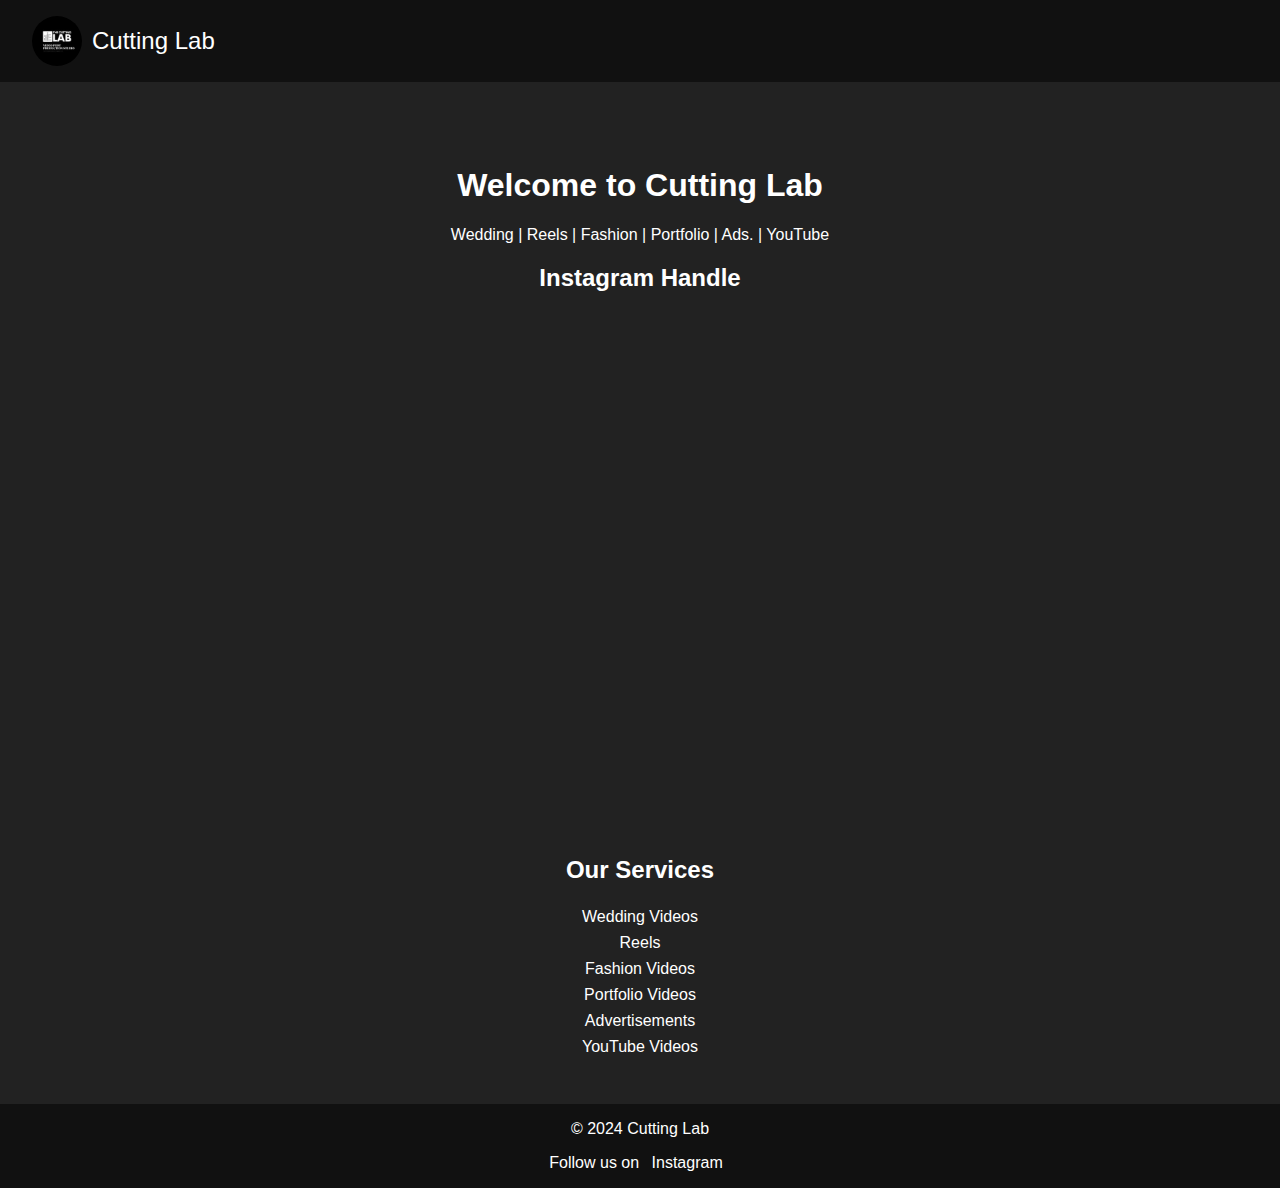
==== index.html @ a8293172 "Add files via upload" ====
<!DOCTYPE html>
<html lang="en">
<head>
    <meta charset="UTF-8">
    <meta name="viewport" content="width=device-width, initial-scale=1.0">
    <title>Cutting Lab - Video Post-Production Studio</title>
    <link href="https://cdn.jsdelivr.net/npm/bootstrap@5.0.2/dist/css/bootstrap.min.css" rel="stylesheet" integrity="sha384-EVSTQN3/azprG1Anm3QDgpJLIm9Nao0Yz1ztcQTwFspd3yD65VohhpuuCOmLASjC" crossorigin="anonymous">
    <style>
        body {
            font-family: Arial, sans-serif;
    
            color: #fff;
            margin: 0;
            padding: 0;
        }

        header {
            display: flex;
            justify-content: space-between;
            align-items: center;
            padding: 1em 2em;
            background-color: #111;
        }

        .logo {
            display: flex;
            align-items: center;
        }

        .logo img {
            width: 50px;
            height: 50px;
            border-radius: 50%;
            margin-right: 10px;
        }

        .logo span {
            font-size: 1.5em;
        }

        nav ul {
            list-style: none;
            display: flex;
            margin: 0;
            padding: 0;
        }

        nav ul li {
            margin-left: 1em;
        }

        nav ul li a {
            color: #fff;
            text-decoration: none;
            font-size: 1em;
            transition: color 0.3s;
        }

        nav ul li a:hover {
            color: #ccc;
        }

        #hero {
            text-align: center;
            padding: 4em 1em;
            background-color: #222;
        }

        #services {
            padding: 2em 1em;
            background-color: #222;
            text-align: center;
        }

        #services h2 {
            margin-bottom: 1em;
        }

        #services ul {
            list-style: none;
            padding: 0;
        }

        #services ul li {
            margin: 0.5em 0;
        }

        .gallery {
            display: flex;
            justify-content: center;
            flex-wrap: wrap;
            margin-top: 2em;
        }

        .gallery iframe {
            width: auto;
            height: 400px;
            margin: 0.5em;
            border: none;
        }

        footer {
            text-align: center;
            padding: 1em;
            background-color: #111;
        }

        footer p {
            margin: 0;
        }

        .social-media {
            margin-top: 1em;
        }

        .social-media a {
            color: #fff;
            text-decoration: none;
            margin: 0 0.5em;
        }

        .social-media a:hover {
            text-decoration: underline;
        }

        .nav-items .fa-bars{
    display: none;
    float: right;
    color: white;
    outline: none;
}

nav{
    display: flex;
    justify-content: space-between;
    align-items: center;
    padding: 50px;
    position: absolute;
    top: 0;
    left: 0;
    right: 0;
    z-index: 1;
}



.nav-items .menu{
    display: flex;
    column-gap: 28px;
    margin-bottom: 0px;
    
}

.nav-items .menu a{
    color: var(--secondary-text-color);
    font-size: 20px;
    font-weight: 500;
    transition: all ease 300ms;
    outline: none;
}

.nav-items .menu a:hover{
    color: var(--primary-color);
}

/* navbar responsive */


    .nav-items .fa-bars{
        display: block;
    }

    .nav-items .menu{
        display: block;
        position: absolute;
        left: 32%;
        right: 30px;
        top: 110px;
        text-align: right;
        padding: 1.2rem;
        border-radius: 30px;
        display: none;
        transition: all ease-in 500ms;
        
    }
    .nav-items .menu.show{
        display: block;
        
    }
    .nav-items .menu li{
        margin-bottom: 5px;
    }


    </style>
</head>
<body>
    <header>
        <div class="logo">
            <img src="435370256_961670795449173_5031858058278896055_n.jpg" alt="Cutting Lab Logo">
            <span>Cutting Lab</span>
        </div>
        <div class="nav-items">
            <i class="fa-solid fa-bars"></i>
              <ul class="menu">
                <li class="item-1"><a href="#services">Services</a></li>
                <li class="item-2"><a href="#previous-works">Previous Works</a></li>
                <li class="item-3"><a href="contact.html">Contact</a></li>
              </ul>
          </div>
      </nav>
    </header>
    
    <section id="hero">
        <h1>Welcome to Cutting Lab</h1>
        <p>Wedding | Reels | Fashion | Portfolio | Ads. | YouTube</p>
        <section id="previous-works">
            <h2>Instagram Handle</h2>
            <div class="gallery">
                <iframe src="https://www.instagram.com/the_cuttingl_ab/embed" frameborder="0" allowfullscreen></iframe>
            </div>
        </section>
    </section>

    <section id="services">
        <h2>Our Services</h2>
        <ul>
            <li>Wedding Videos</li>
            <li>Reels</li>
            <li>Fashion Videos</li>
            <li>Portfolio Videos</li>
            <li>Advertisements</li>
            <li>YouTube Videos</li>
        </ul>
    </section>

    <footer>
        <p>&copy; 2024 Cutting Lab</p>
        <div class="social-media">
            <p>Follow us on <a href="https://www.instagram.com/the_cuttingl_ab/" target="_blank">Instagram</a></p>
        </div>
    </footer>

    <script src="scripts.js"></script>
</body>
<script>
// mobile menu

let barsIcn=document.querySelector('.fa-bars')
let Menu = document.querySelector('.nav-items .menu')

barsIcn.addEventListener('click',function(){
    Menu.classList.toggle('show')
})

    </script>
</html>
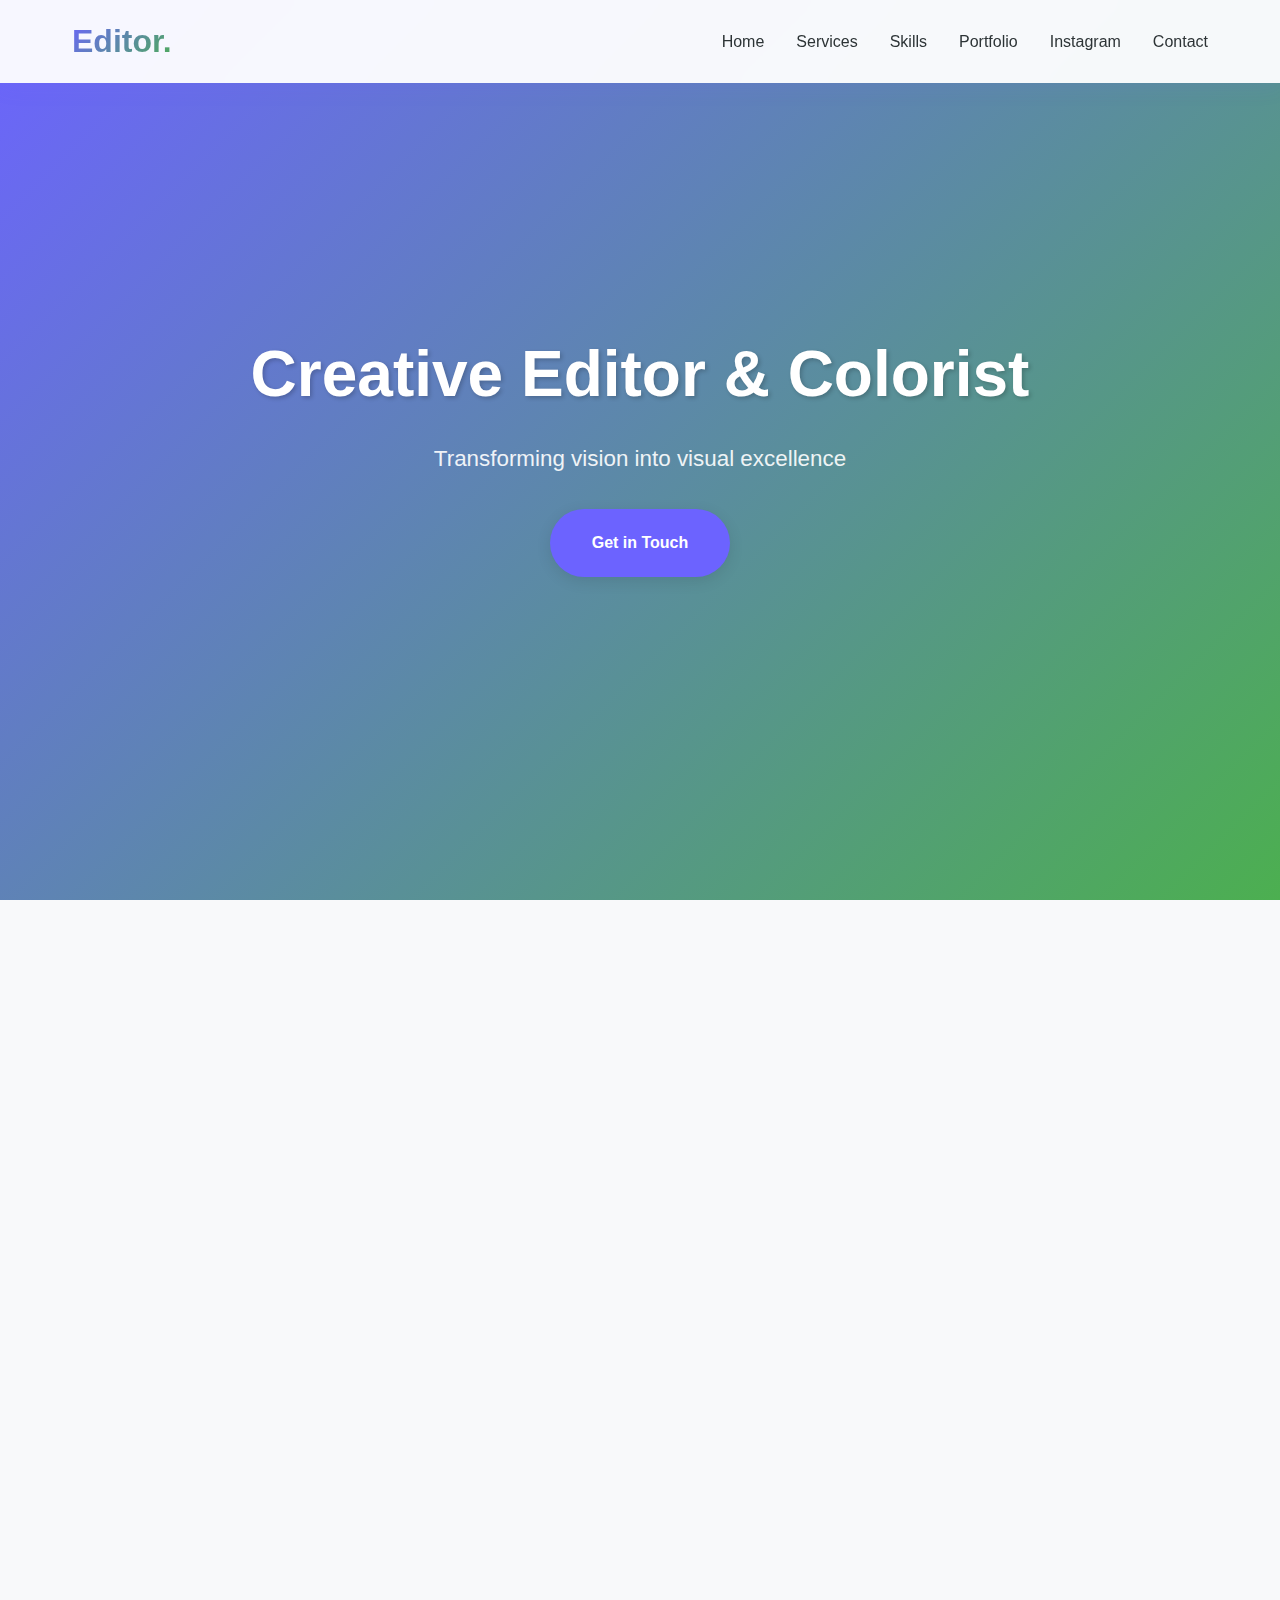
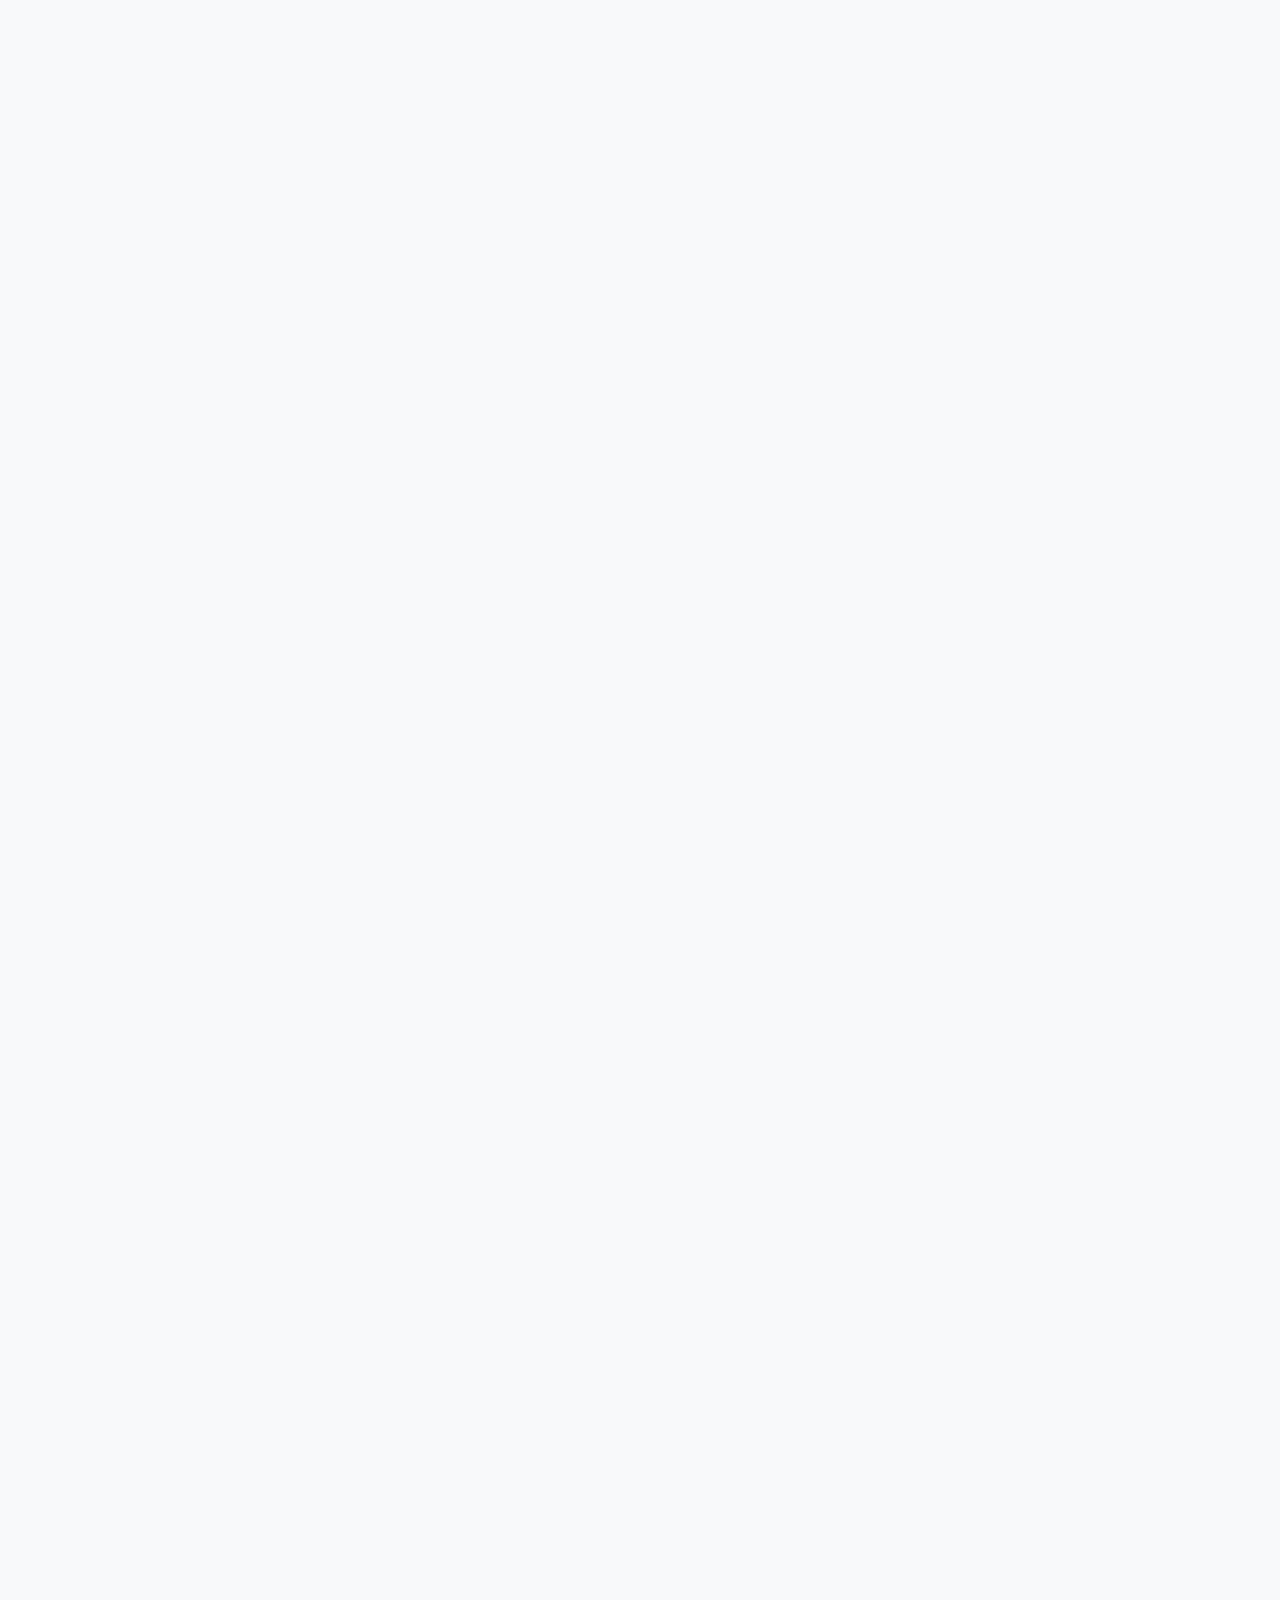
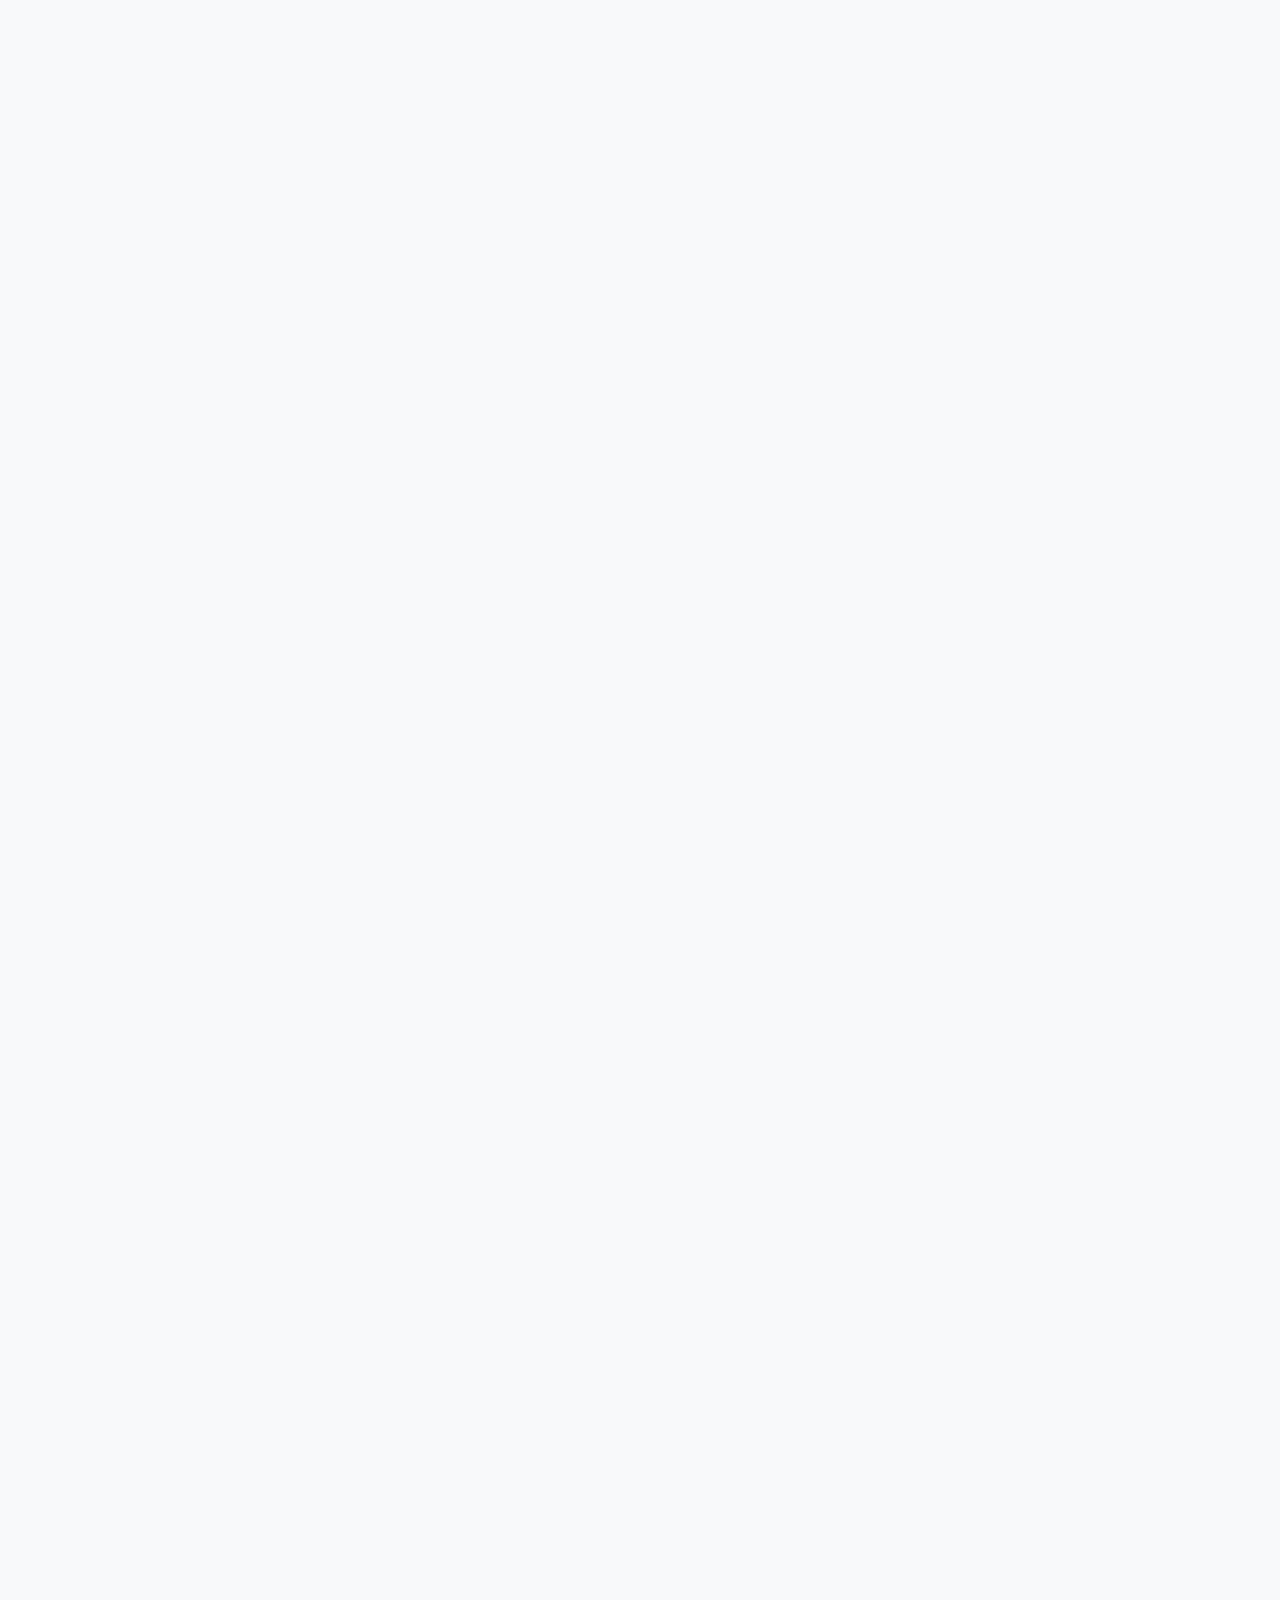
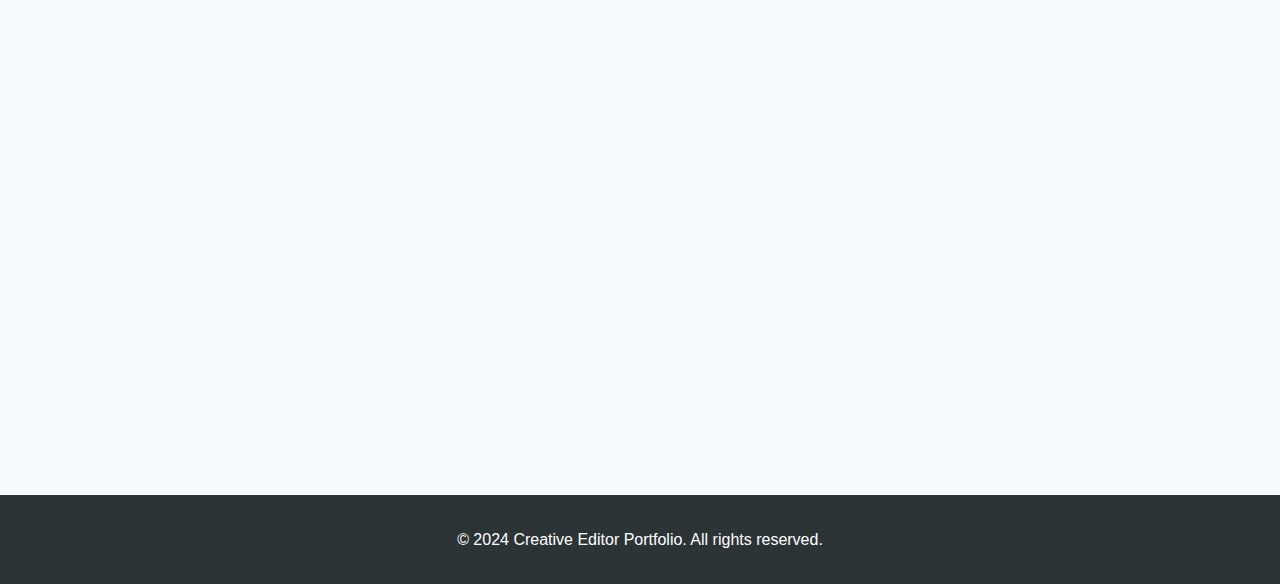
==== commit efb2d470: "Add files via upload" ====
--- a/index.html
+++ b/index.html
@@ -1,257 +1,189 @@
-<!DOCTYPE html>
-<html lang="en">
-<head>
-    <meta charset="UTF-8">
-    <meta name="viewport" content="width=device-width, initial-scale=1.0">
-    <title>Cutting Lab - Video Post-Production Studio</title>
-    <link href="https://cdn.jsdelivr.net/npm/bootstrap@5.0.2/dist/css/bootstrap.min.css" rel="stylesheet" integrity="sha384-EVSTQN3/azprG1Anm3QDgpJLIm9Nao0Yz1ztcQTwFspd3yD65VohhpuuCOmLASjC" crossorigin="anonymous">
-    <style>
-        body {
-            font-family: Arial, sans-serif;
-    
-            color: #fff;
-            margin: 0;
-            padding: 0;
-        }
-
-        header {
-            display: flex;
-            justify-content: space-between;
-            align-items: center;
-            padding: 1em 2em;
-            background-color: #111;
-        }
-
-        .logo {
-            display: flex;
-            align-items: center;
-        }
-
-        .logo img {
-            width: 50px;
-            height: 50px;
-            border-radius: 50%;
-            margin-right: 10px;
-        }
-
-        .logo span {
-            font-size: 1.5em;
-        }
-
-        nav ul {
-            list-style: none;
-            display: flex;
-            margin: 0;
-            padding: 0;
-        }
-
-        nav ul li {
-            margin-left: 1em;
-        }
-
-        nav ul li a {
-            color: #fff;
-            text-decoration: none;
-            font-size: 1em;
-            transition: color 0.3s;
-        }
-
-        nav ul li a:hover {
-            color: #ccc;
-        }
-
-        #hero {
-            text-align: center;
-            padding: 4em 1em;
-            background-color: #222;
-        }
-
-        #services {
-            padding: 2em 1em;
-            background-color: #222;
-            text-align: center;
-        }
-
-        #services h2 {
-            margin-bottom: 1em;
-        }
-
-        #services ul {
-            list-style: none;
-            padding: 0;
-        }
-
-        #services ul li {
-            margin: 0.5em 0;
-        }
-
-        .gallery {
-            display: flex;
-            justify-content: center;
-            flex-wrap: wrap;
-            margin-top: 2em;
-        }
-
-        .gallery iframe {
-            width: auto;
-            height: 400px;
-            margin: 0.5em;
-            border: none;
-        }
-
-        footer {
-            text-align: center;
-            padding: 1em;
-            background-color: #111;
-        }
-
-        footer p {
-            margin: 0;
-        }
-
-        .social-media {
-            margin-top: 1em;
-        }
-
-        .social-media a {
-            color: #fff;
-            text-decoration: none;
-            margin: 0 0.5em;
-        }
-
-        .social-media a:hover {
-            text-decoration: underline;
-        }
-
-        .nav-items .fa-bars{
-    display: none;
-    float: right;
-    color: white;
-    outline: none;
-}
-
-nav{
-    display: flex;
-    justify-content: space-between;
-    align-items: center;
-    padding: 50px;
-    position: absolute;
-    top: 0;
-    left: 0;
-    right: 0;
-    z-index: 1;
-}
-
-
-
-.nav-items .menu{
-    display: flex;
-    column-gap: 28px;
-    margin-bottom: 0px;
-    
-}
-
-.nav-items .menu a{
-    color: var(--secondary-text-color);
-    font-size: 20px;
-    font-weight: 500;
-    transition: all ease 300ms;
-    outline: none;
-}
-
-.nav-items .menu a:hover{
-    color: var(--primary-color);
-}
-
-/* navbar responsive */
-
-
-    .nav-items .fa-bars{
-        display: block;
-    }
-
-    .nav-items .menu{
-        display: block;
-        position: absolute;
-        left: 32%;
-        right: 30px;
-        top: 110px;
-        text-align: right;
-        padding: 1.2rem;
-        border-radius: 30px;
-        display: none;
-        transition: all ease-in 500ms;
-        
-    }
-    .nav-items .menu.show{
-        display: block;
-        
-    }
-    .nav-items .menu li{
-        margin-bottom: 5px;
-    }
-
-
-    </style>
-</head>
-<body>
-    <header>
-        <div class="logo">
-            <img src="435370256_961670795449173_5031858058278896055_n.jpg" alt="Cutting Lab Logo">
-            <span>Cutting Lab</span>
-        </div>
-        <div class="nav-items">
-            <i class="fa-solid fa-bars"></i>
-              <ul class="menu">
-                <li class="item-1"><a href="#services">Services</a></li>
-                <li class="item-2"><a href="#previous-works">Previous Works</a></li>
-                <li class="item-3"><a href="contact.html">Contact</a></li>
-              </ul>
-          </div>
-      </nav>
-    </header>
-    
-    <section id="hero">
-        <h1>Welcome to Cutting Lab</h1>
-        <p>Wedding | Reels | Fashion | Portfolio | Ads. | YouTube</p>
-        <section id="previous-works">
-            <h2>Instagram Handle</h2>
-            <div class="gallery">
-                <iframe src="https://www.instagram.com/the_cuttingl_ab/embed" frameborder="0" allowfullscreen></iframe>
-            </div>
-        </section>
-    </section>
-
-    <section id="services">
-        <h2>Our Services</h2>
-        <ul>
-            <li>Wedding Videos</li>
-            <li>Reels</li>
-            <li>Fashion Videos</li>
-            <li>Portfolio Videos</li>
-            <li>Advertisements</li>
-            <li>YouTube Videos</li>
-        </ul>
-    </section>
-
-    <footer>
-        <p>&copy; 2024 Cutting Lab</p>
-        <div class="social-media">
-            <p>Follow us on <a href="https://www.instagram.com/the_cuttingl_ab/" target="_blank">Instagram</a></p>
-        </div>
-    </footer>
-
-    <script src="scripts.js"></script>
-</body>
-<script>
-// mobile menu
-
-let barsIcn=document.querySelector('.fa-bars')
-let Menu = document.querySelector('.nav-items .menu')
-
-barsIcn.addEventListener('click',function(){
-    Menu.classList.toggle('show')
-})
-
-    </script>
-</html>
+<!DOCTYPE html>
+<html lang="en">
+<head>
+    <meta charset="UTF-8">
+    <meta name="viewport" content="width=device-width, initial-scale=1.0">
+    <title>Creative Editor Portfolio</title>
+    <link rel="stylesheet" href="style.css">
+    <link rel="stylesheet" href="https://cdnjs.cloudflare.com/ajax/libs/font-awesome/6.0.0/css/all.min.css">
+</head>
+<body>
+    <nav>
+        <div class="nav-content">
+            <div class="logo">Editor<span>.</span></div>
+            <ul class="nav-links">
+                <li><a href="#home">Home</a></li>
+                <li><a href="#services">Services</a></li>
+                <li><a href="#skills">Skills</a></li>
+                <li><a href="#portfolio">Portfolio</a></li>
+                <li><a href="#instagram">Instagram</a></li>
+                <li><a href="#contact">Contact</a></li>
+            </ul>
+        </div>
+    </nav>
+
+    <section id="home" class="hero">
+        <div class="hero-content">
+            <h1 class="fade-in">Creative Editor & Colorist</h1>
+            <p class="fade-in">Transforming vision into visual excellence</p>
+            <a href="#contact" class="cta-button fade-in">Get in Touch</a>
+        </div>
+    </section>
+
+    <section id="services" class="services">
+        <h2 class="section-title">Services</h2>
+        <div class="services-grid">
+            <div class="service-card scroll-animate">
+                <i class="fas fa-film"></i>
+                <h3>Video Editing</h3>
+                <p>Professional video editing with attention to detail and storytelling. Specializing in narrative flow and pacing.</p>
+            </div>
+            <div class="service-card scroll-animate">
+                <i class="fas fa-palette"></i>
+                <h3>Color Grading</h3>
+                <p>Expert color correction and grading to enhance visual appeal and create stunning cinematic looks.</p>
+            </div>
+            <div class="service-card scroll-animate">
+                <i class="fas fa-camera"></i>
+                <h3>Post Production</h3>
+                <p>Complete post-production services including sound design, visual effects, and final delivery.</p>
+            </div>
+            <div class="service-card scroll-animate">
+                <i class="fas fa-video"></i>
+                <h3>Motion Graphics</h3>
+                <p>Creative motion graphics and animations to enhance your visual content.</p>
+            </div>
+            <div class="service-card scroll-animate">
+                <i class="fas fa-photo-video"></i>
+                <h3>Visual Effects</h3>
+                <p>Stunning VFX and compositing to bring your vision to life with cutting-edge techniques.</p>
+            </div>
+            <div class="service-card scroll-animate">
+                <i class="fas fa-music"></i>
+                <h3>Sound Design</h3>
+                <p>Professional audio mixing, sound effects, and music integration for immersive experiences.</p>
+            </div>
+        </div>
+    </section>
+
+    <section id="skills" class="skills">
+        <h2 class="section-title">Software Expertise</h2>
+        <div class="skills-grid">
+            <div class="skill-item scroll-animate">
+                <img src="https://www.adobe.com/content/dam/cc/icons/premiere.svg" alt="Premiere Pro">
+                <p>Premiere Pro</p>
+                <span>Advanced Editing</span>
+            </div>
+            <div class="skill-item scroll-animate">
+                <img src="https://www.adobe.com/content/dam/cc/icons/aftereffects.svg" alt="After Effects">
+                <p>After Effects</p>
+                <span>Motion Graphics</span>
+            </div>
+            <div class="skill-item scroll-animate">
+                <img src="https://www.adobe.com/content/dam/cc/icons/photoshop.svg" alt="Photoshop">
+                <p>Photoshop</p>
+                <span>Image Editing</span>
+            </div>
+            <div class="skill-item scroll-animate">
+                <img src="https://www.adobe.com/content/dam/cc/icons/audition.svg" alt="Audition">
+                <p>Audition</p>
+                <span>Audio Editing</span>
+            </div>
+        </div>
+    </section>
+
+    <section id="portfolio" class="portfolio">
+        <h2 class="section-title">Recent Works</h2>
+        <div class="portfolio-grid">
+            <div class="portfolio-item">
+                <img src="https://picsum.photos/400/225?random=1" alt="Project 1">
+                <div class="portfolio-overlay">
+                    <h3>Commercial Project</h3>
+                    <p>Color Grading & Post Production</p>
+                </div>
+            </div>
+            <div class="portfolio-item">
+                <img src="https://picsum.photos/400/225?random=2" alt="Project 2">
+                <div class="portfolio-overlay">
+                    <h3>Short Film</h3>
+                    <p>Video Editing & Color</p>
+                </div>
+            </div>
+            <div class="portfolio-item">
+                <img src="https://picsum.photos/400/225?random=3" alt="Project 3">
+                <div class="portfolio-overlay">
+                    <h3>Music Video</h3>
+                    <p>Full Post Production</p>
+                </div>
+            </div>
+            <div class="portfolio-item">
+                <img src="https://picsum.photos/400/225?random=4" alt="Project 4">
+                <div class="portfolio-overlay">
+                    <h3>Documentary</h3>
+                    <p>Editing & Color</p>
+                </div>
+            </div>
+        </div>
+    </section>
+
+    <section id="instagram" class="instagram-feed">
+        <h2 class="section-title">Instagram Feed</h2>
+        <div class="instagram-container">
+            <!-- Replace USERNAME with your Instagram username -->
+            <iframe src="https://www.instagram.com/_v.cutz/embed" 
+                    width="100%" 
+                    height="750" 
+                    frameborder="0" 
+                    scrolling="no" 
+                    allowtransparency="true">
+            </iframe>
+        </div>
+    </section>
+
+    <section id="contact" class="contact">
+        <h2 class="section-title">Let's Work Together</h2>
+        <div class="contact-container scroll-animate">
+            <form class="contact-form">
+                <div class="form-group">
+                    <input type="text" placeholder="Your Name" required>
+                </div>
+                <div class="form-group">
+                    <input type="email" placeholder="Your Email" required>
+                </div>
+                <div class="form-group">
+                    <select required>
+                        <option value="">Select Service</option>
+                        <option value="video-editing">Video Editing</option>
+                        <option value="color-grading">Color Grading</option>
+                        <option value="post-production">Post Production</option>
+                        <option value="motion-graphics">Motion Graphics</option>
+                        <option value="visual-effects">Visual Effects</option>
+                        <option value="sound-design">Sound Design</option>
+                    </select>
+                </div>
+                <div class="form-group">
+                    <textarea placeholder="Tell me about your project" required></textarea>
+                </div>
+                <button type="submit" class="cta-button">Send Message</button>
+            </form>
+        </div>
+        <div class="social-links">
+            <a href="https://instagram.com/_v.cutz" target="_blank" class="social-button">
+                <i class="fab fa-instagram"></i> Follow on Instagram
+            </a>
+            <a href="mailto:your.email@example.com" class="social-button">
+                <i class="fas fa-envelope"></i> Email Me
+            </a>
+            <a href="https://vimeo.com/your-profile" target="_blank" class="social-button">
+                <i class="fab fa-vimeo-v"></i> View on Vimeo
+            </a>
+        </div>
+    </section>
+
+    <footer>
+        <p>&copy; 2024 Creative Editor Portfolio. All rights reserved.</p>
+    </footer>
+
+    <script src="main.js"></script>
+</body>
+</html>--- a/style.css
+++ b/style.css
@@ -0,0 +1,560 @@
+/* Update the root colors for a consistent theme */
+:root {
+    --primary: #6C63FF;    /* Main purple */
+    --secondary: #4CAF50;  /* Accent green */
+    --accent: #FF3366;     /* Accent pink */
+    --dark: #2D3436;
+    --light: #ffffff;
+    --gradient: linear-gradient(135deg, var(--primary) 0%, var(--secondary) 100%);
+}
+/* Custom Cursor */
+html {
+    scroll-behavior: smooth;
+}
+
+
+/* Add header slide animation */
+nav {
+    position: fixed;
+    width: 100%;
+    background-color: rgba(255, 255, 255, 0.95);
+    padding: 1rem 0;
+    box-shadow: 0 4px 20px rgba(108, 99, 255, 0.1);
+    z-index: 1000;
+    backdrop-filter: blur(10px);
+    transition: transform 0.3s ease;
+}
+
+nav.nav-hidden {
+    transform: translateY(-100%);
+}
+
+* {
+    margin: 0;
+    padding: 0;
+    box-sizing: border-box;
+    scroll-behavior: smooth;
+}
+
+body {
+    font-family: 'Inter', sans-serif;
+    line-height: 1.6;
+    color: var(--dark);
+    background-color: #f8f9fa;
+    overflow-x: hidden;
+}
+
+/* Navigation */
+.nav-content {
+    max-width: 1200px;
+    margin: 0 auto;
+    display: flex;
+    justify-content: space-between;
+    align-items: center;
+    padding: 0 2rem;
+}
+
+.logo {
+    font-size: 2rem;
+    font-weight: 700;
+    background: var(--gradient);
+    -webkit-background-clip: text;
+    -webkit-text-fill-color: transparent;
+    animation: gradientFlow 5s ease infinite;
+}
+
+.nav-links {
+    display: flex;
+    list-style: none;
+    gap: 2rem;
+}
+
+.nav-links a {
+    text-decoration: none;
+    color: var(--dark);
+    font-weight: 500;
+    transition: all 0.3s ease;
+    position: relative;
+}
+
+.nav-links a::after {
+    content: '';
+    position: absolute;
+    bottom: -5px;
+    left: 0;
+    width: 0;
+    height: 2px;
+    background: var(--gradient);
+    transition: width 0.3s ease;
+}
+
+.nav-links a:hover::after {
+    width: 100%;
+}
+
+/* Hero Section */
+.hero {
+    min-height: 100vh;
+    display: flex;
+    align-items: center;
+    justify-content: center;
+    text-align: center;
+    background: var(--gradient);
+    position: relative;
+    overflow: hidden;
+}
+
+.hero::before {
+    content: '';
+    position: absolute;
+    width: 150%;
+    height: 150%;
+    background: url('https://grainy-gradients.vercel.app/noise.svg');
+    opacity: 0.1;
+    animation: grain 8s steps(10) infinite;
+}
+
+.hero-content {
+    max-width: 800px;
+    position: relative;
+    z-index: 1;
+    color: var(--light);
+}
+
+.hero h1 {
+    font-size: 4rem;
+    margin-bottom: 1rem;
+    text-shadow: 2px 2px 4px rgba(0, 0, 0, 0.2);
+    animation: slideUp 1s ease forwards;
+}
+
+.hero p {
+    font-size: 1.4rem;
+    margin-bottom: 2rem;
+    opacity: 0.9;
+    animation: slideUp 1s ease 0.2s forwards;
+}
+
+.cta-button {
+    background: var(--primary);
+    color: var(--light);
+    border: 2px solid transparent;
+    display: inline-block;
+    padding: 1.2rem 2.5rem;
+    text-decoration: none;
+    border-radius: 50px;
+    font-weight: 600;
+    transition: all 0.3s ease;
+    animation: slideUp 1s ease 0.4s forwards;
+    box-shadow: 0 4px 15px rgba(0, 0, 0, 0.1);
+}
+
+.cta-button:hover {
+    background: transparent;
+    color: var(--primary);
+    border: 2px solid var(--primary);
+    transform: translateY(-3px);
+    box-shadow: 0 6px 20px rgba(0, 0, 0, 0.15);
+}
+
+/* Services Section */
+.services {
+    padding: 8rem 2rem;
+    background-color: var(--light);
+    position: relative;
+}
+
+.services::before {
+    content: '';
+    position: absolute;
+    top: 0;
+    left: 0;
+    width: 100%;
+    height: 100px;
+    background: linear-gradient(to bottom right, var(--light) 49%, transparent 51%);
+}
+
+.section-title {
+    text-align: center;
+    font-size: 2.5rem;
+    margin-bottom: 4rem;
+    color: var(--dark);
+    position: relative;
+}
+
+.section-title::after {
+    content: '';
+    display: block;
+    width: 50px;
+    height: 3px;
+    background: var(--gradient);
+    margin: 1rem auto;
+    border-radius: 2px;
+}
+
+.services-grid {
+    display: grid;
+    grid-template-columns: repeat(auto-fit, minmax(280px, 1fr));
+    gap: 2.5rem;
+    max-width: 1200px;
+    margin: 0 auto;
+}
+
+.service-card {
+    padding: 2.5rem;
+    text-align: center;
+    background: var(--light);
+    border-radius: 20px;
+    transition: all 0.4s ease;
+    box-shadow: 0 10px 30px rgba(0, 0, 0, 0.05);
+    position: relative;
+    overflow: hidden;
+}
+
+.service-card::before {
+    content: '';
+    position: absolute;
+    top: 0;
+    left: 0;
+    width: 100%;
+    height: 100%;
+    background: var(--gradient);
+    opacity: 0;
+    transition: opacity 0.4s ease;
+    z-index: 0;
+}
+
+.service-card:hover {
+    transform: translateY(-10px);
+    box-shadow: 0 20px 40px rgba(108, 99, 255, 0.2);
+    border: 1px solid var(--primary);
+}
+
+.service-card:hover::before {
+    opacity: 0.05;
+}
+
+.service-card i {
+    font-size: 3rem;
+    color: var(--primary);
+    margin-bottom: 1.5rem;
+    position: relative;
+    z-index: 1;
+}
+
+.service-card h3 {
+    font-size: 1.5rem;
+    margin-bottom: 1rem;
+    position: relative;
+    z-index: 1;
+}
+
+/* Skills Section */
+.skills {
+    padding: 8rem 2rem;
+    background: #f8f9fa;
+    position: relative;
+}
+
+.skills-grid {
+    display: grid;
+    grid-template-columns: repeat(auto-fit, minmax(180px, 1fr));
+    gap: 3rem;
+    max-width: 1200px;
+    margin: 0 auto;
+}
+
+.skill-item {
+    text-align: center;
+    padding: 2rem;
+    background: var(--light);
+    border-radius: 20px;
+    box-shadow: 0 10px 30px rgba(0, 0, 0, 0.05);
+    transition: all 0.4s ease;
+}
+
+.skill-item:hover {
+    transform: translateY(-5px) scale(1.02);
+    box-shadow: 0 20px 40px rgba(108, 99, 255, 0.1);
+}
+
+.skill-item img {
+    width: 80px;
+    height: 80px;
+    margin-bottom: 1.5rem;
+    transition: transform 0.4s ease;
+}
+
+.skill-item:hover img {
+    transform: scale(1.1);
+}
+
+/* Portfolio Section */
+.portfolio {
+    padding: 8rem 2rem;
+    background: var(--light);
+}
+
+.portfolio-grid {
+    display: grid;
+    grid-template-columns: repeat(auto-fit, minmax(320px, 1fr));
+    gap: 2.5rem;
+    max-width: 1200px;
+    margin: 0 auto;
+}
+
+.portfolio-item {
+    position: relative;
+    border-radius: 20px;
+    overflow: hidden;
+    box-shadow: 0 10px 30px rgba(0, 0, 0, 0.1);
+}
+
+.portfolio-item img {
+    width: 100%;
+    height: 250px;
+    object-fit: cover;
+    transition: transform 0.6s ease;
+}
+
+.portfolio-overlay {
+    position: absolute;
+    bottom: -100%;
+    left: 0;
+    width: 100%;
+    height: 100%;
+    background: linear-gradient(to top, rgba(0, 0, 0, 0.9), transparent);
+    color: var(--light);
+    padding: 2rem;
+    display: flex;
+    flex-direction: column;
+    justify-content: flex-end;
+    transition: bottom 0.6s cubic-bezier(0.4, 0, 0.2, 1);
+}
+
+.portfolio-item:hover img {
+    transform: scale(1.1);
+}
+
+.portfolio-item:hover .portfolio-overlay {
+    bottom: 0;
+}
+
+/* Instagram Feed Section */
+.instagram-feed {
+    padding: 8rem 2rem;
+    background: #f8f9fa;
+}
+
+.instagram-container {
+    max-width: 1200px;
+    margin: 0 auto;
+    background: var(--light);
+    border-radius: 20px;
+    padding: 2rem;
+    box-shadow: 0 10px 30px rgba(0, 0, 0, 0.05);
+    overflow: hidden; /* Prevent any overflow */
+}
+
+/* Responsive Design */
+@media (max-width: 768px) {
+    .instagram-container {
+        max-height: 445px;
+        padding: 1rem; /* Reduce padding for smaller screens */
+        border-radius: 15px;
+    }
+    
+    .instagram-feed {
+        padding: 4rem 1rem; /* Adjust vertical and horizontal padding */
+    }
+}
+
+
+/* Contact Section */
+/* Update contact section - remove grain effect */
+.contact {
+    padding: 8rem 2rem;
+    background: var(--gradient);
+    color: var(--light);
+    position: relative;
+}
+
+/* Remove the grain effect */
+.contact::before {
+    display: none;
+}
+
+/* Enhanced form styling */
+.contact-container {
+    max-width: 600px;
+    margin: 0 auto;
+    background: var(--light);
+    padding: 3rem;
+    border-radius: 20px;
+    box-shadow: 0 10px 30px rgba(0, 0, 0, 0.1);
+}
+
+.contact-form {
+    display: flex;
+    flex-direction: column;
+    gap: 1.5rem;
+}
+
+.form-group {
+    position: relative;
+}
+
+.form-group input,
+.form-group select,
+.form-group textarea {
+    width: 100%;
+    padding: 1rem;
+    border: 2px solid rgba(108, 99, 255, 0.2);
+    border-radius: 10px;
+    background: rgba(255, 255, 255, 0.9);
+    font-size: 1rem;
+    transition: all 0.3s ease;
+}
+
+.form-group textarea {
+    min-height: 150px;
+    resize: vertical;
+}
+
+.form-group input:focus,
+.form-group select:focus,
+.form-group textarea:focus {
+    outline: none;
+    border-color: var(--primary);
+    box-shadow: 0 0 0 4px rgba(108, 99, 255, 0.1);
+}
+
+.form-group input::placeholder,
+.form-group textarea::placeholder {
+    color: #999;
+}
+
+.form-group select {
+    appearance: none;
+    background-image: url("data:image/svg+xml,%3Csvg xmlns='http://www.w3.org/2000/svg' width='24' height='24' viewBox='0 0 24 24' fill='none' stroke='%236C63FF' stroke-width='2' stroke-linecap='round' stroke-linejoin='round'%3E%3Cpolyline points='6 9 12 15 18 9'%3E%3C/polyline%3E%3C/svg%3E");
+    background-repeat: no-repeat;
+    background-position: right 1rem center;
+    background-size: 1.2em;
+}
+
+.contact-form .cta-button {
+    align-self: center;
+    margin-top: 1rem;
+    min-width: 200px;
+}
+
+.social-links {
+    display: flex;
+    justify-content: center;
+    gap: 2rem;
+    margin-top: 3rem;
+    position: relative;
+    z-index: 1;
+}
+
+.social-button {
+    display: inline-flex;
+    align-items: center;
+    gap: 0.8rem;
+    padding: 1.2rem 2.5rem;
+    background: var(--light);
+    color: var(--primary);
+    text-decoration: none;
+    border-radius: 50px;
+    font-weight: 600;
+    transition: all 0.3s ease;
+    box-shadow: 0 4px 15px rgba(0, 0, 0, 0.1);
+}
+
+.social-button:hover {
+    transform: translateY(-3px);
+    box-shadow: 0 6px 20px rgba(0, 0, 0, 0.15);
+    background: var(--dark);
+    color: var(--light);
+}
+
+/* Update footer to stop scroll */
+footer {
+    padding: 2rem;
+    text-align: center;
+    background: var(--dark);
+    color: var(--light);
+    position: relative;
+    z-index: 1;
+}
+
+/* Animations */
+@keyframes slideUp {
+    from {
+        opacity: 0;
+        transform: translateY(30px);
+    }
+    to {
+        opacity: 1;
+        transform: translateY(0);
+    }
+}
+
+@keyframes gradientFlow {
+    0% {
+        background-position: 0% 50%;
+    }
+    50% {
+        background-position: 100% 50%;
+    }
+    100% {
+        background-position: 0% 50%;
+    }
+}
+
+@keyframes grain {
+    0%, 100% { transform: translate(0, 0); }
+    10% { transform: translate(-5%, -5%); }
+    20% { transform: translate(-10%, 5%); }
+    30% { transform: translate(5%, -10%); }
+    40% { transform: translate(-5%, 15%); }
+    50% { transform: translate(-10%, 5%); }
+    60% { transform: translate(15%, 0); }
+    70% { transform: translate(0, 10%); }
+    80% { transform: translate(-15%, 0); }
+    90% { transform: translate(10%, 5%); }
+}
+
+/* Add new scroll animation classes */
+.scroll-animate {
+    opacity: 0;
+    transform: translateY(30px);
+    transition: all 0.8s ease;
+}
+
+.scroll-animate.visible {
+    opacity: 1;
+    transform: translateY(0);
+}
+
+/* Responsive Design */
+@media (max-width: 768px) {
+    .nav-links {
+        display: none;
+    }
+    
+    .hero h1 {
+        font-size: 2.5rem;
+    }
+    
+    .services-grid,
+    .skills-grid,
+    .portfolio-grid {
+        grid-template-columns: 1fr;
+    }
+    
+    .social-links {
+        flex-direction: column;
+        align-items: center;
+    }
+}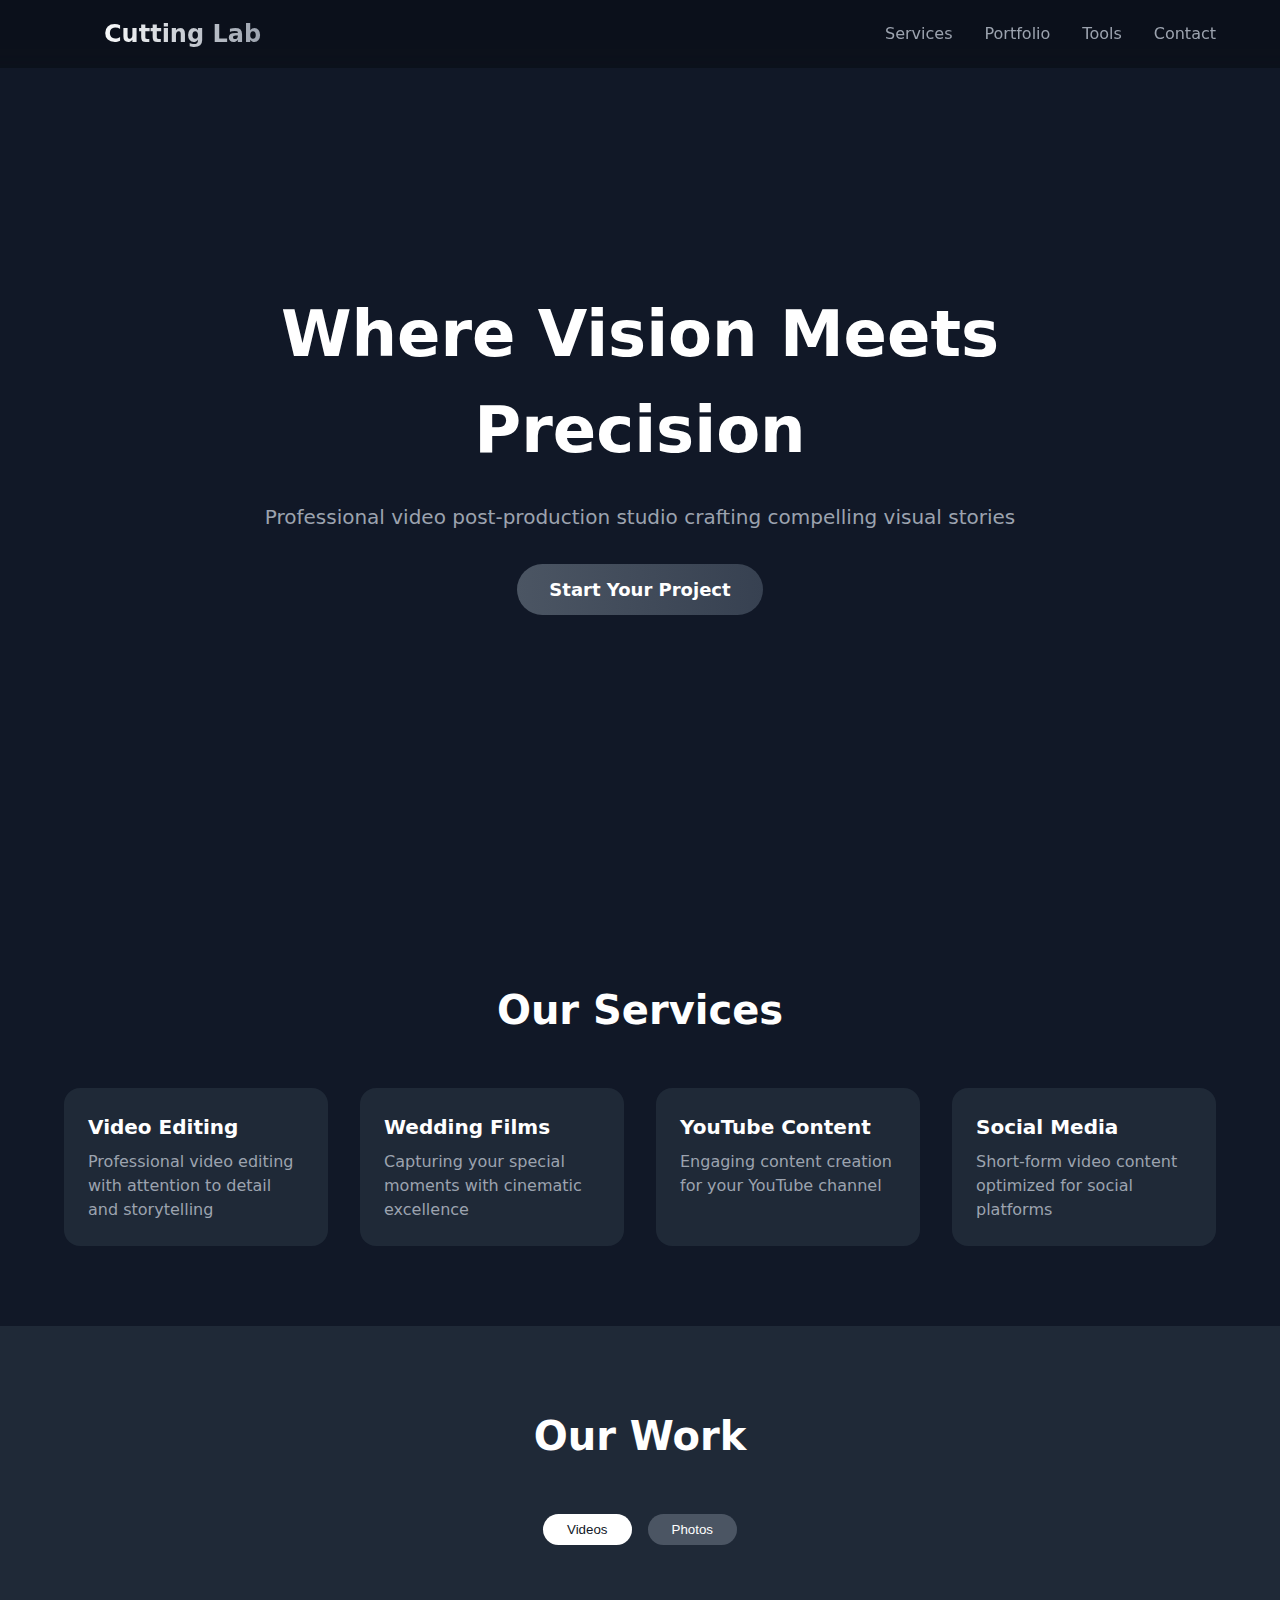
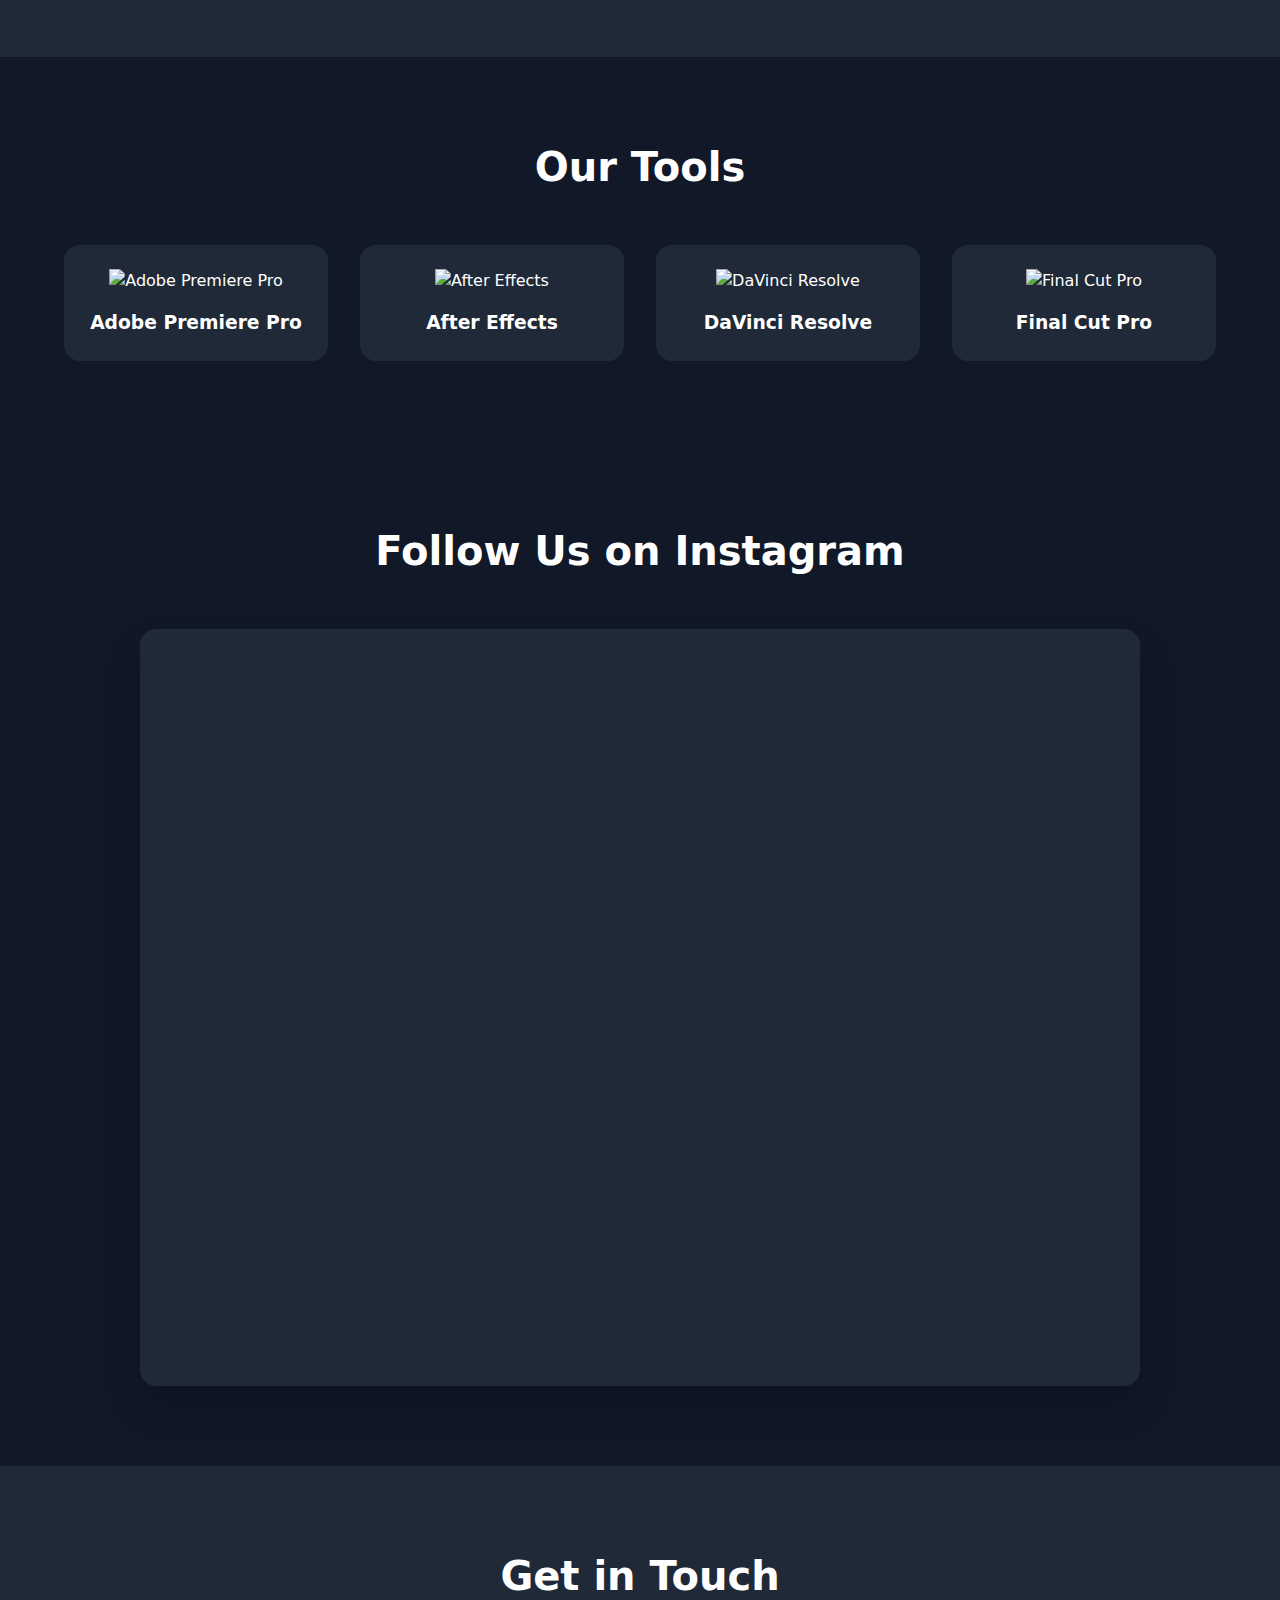
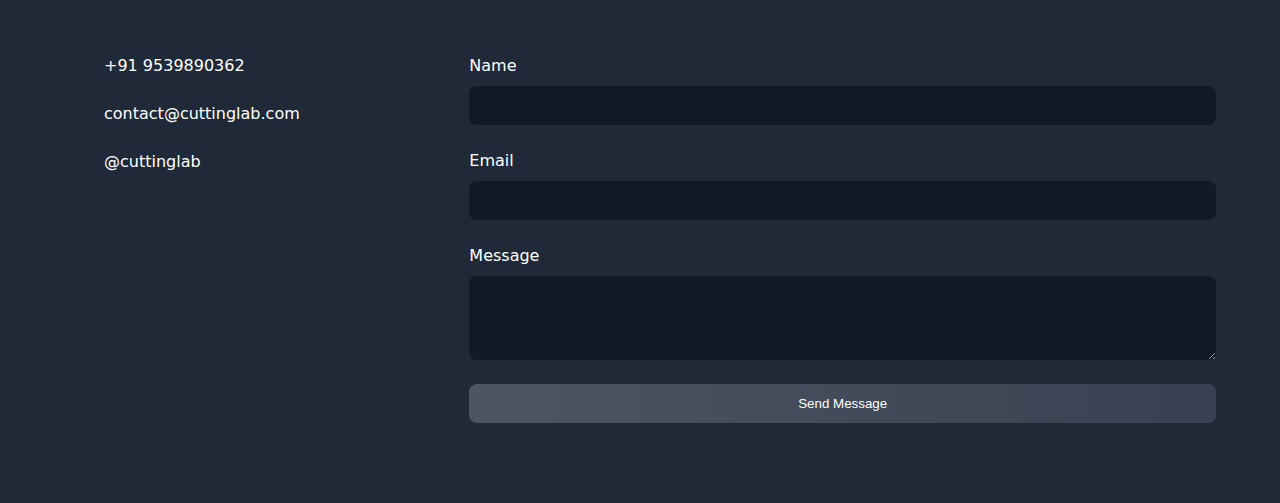
==== commit dacd6fd5: "Add files via upload" ====
--- a/index.html
+++ b/index.html
@@ -1,189 +1,164 @@
-<!DOCTYPE html>
-<html lang="en">
-<head>
-    <meta charset="UTF-8">
-    <meta name="viewport" content="width=device-width, initial-scale=1.0">
-    <title>Creative Editor Portfolio</title>
-    <link rel="stylesheet" href="style.css">
-    <link rel="stylesheet" href="https://cdnjs.cloudflare.com/ajax/libs/font-awesome/6.0.0/css/all.min.css">
-</head>
-<body>
-    <nav>
-        <div class="nav-content">
-            <div class="logo">Editor<span>.</span></div>
-            <ul class="nav-links">
-                <li><a href="#home">Home</a></li>
-                <li><a href="#services">Services</a></li>
-                <li><a href="#skills">Skills</a></li>
-                <li><a href="#portfolio">Portfolio</a></li>
-                <li><a href="#instagram">Instagram</a></li>
-                <li><a href="#contact">Contact</a></li>
-            </ul>
-        </div>
-    </nav>
-
-    <section id="home" class="hero">
-        <div class="hero-content">
-            <h1 class="fade-in">Creative Editor & Colorist</h1>
-            <p class="fade-in">Transforming vision into visual excellence</p>
-            <a href="#contact" class="cta-button fade-in">Get in Touch</a>
-        </div>
-    </section>
-
-    <section id="services" class="services">
-        <h2 class="section-title">Services</h2>
-        <div class="services-grid">
-            <div class="service-card scroll-animate">
-                <i class="fas fa-film"></i>
-                <h3>Video Editing</h3>
-                <p>Professional video editing with attention to detail and storytelling. Specializing in narrative flow and pacing.</p>
-            </div>
-            <div class="service-card scroll-animate">
-                <i class="fas fa-palette"></i>
-                <h3>Color Grading</h3>
-                <p>Expert color correction and grading to enhance visual appeal and create stunning cinematic looks.</p>
-            </div>
-            <div class="service-card scroll-animate">
-                <i class="fas fa-camera"></i>
-                <h3>Post Production</h3>
-                <p>Complete post-production services including sound design, visual effects, and final delivery.</p>
-            </div>
-            <div class="service-card scroll-animate">
-                <i class="fas fa-video"></i>
-                <h3>Motion Graphics</h3>
-                <p>Creative motion graphics and animations to enhance your visual content.</p>
-            </div>
-            <div class="service-card scroll-animate">
-                <i class="fas fa-photo-video"></i>
-                <h3>Visual Effects</h3>
-                <p>Stunning VFX and compositing to bring your vision to life with cutting-edge techniques.</p>
-            </div>
-            <div class="service-card scroll-animate">
-                <i class="fas fa-music"></i>
-                <h3>Sound Design</h3>
-                <p>Professional audio mixing, sound effects, and music integration for immersive experiences.</p>
-            </div>
-        </div>
-    </section>
-
-    <section id="skills" class="skills">
-        <h2 class="section-title">Software Expertise</h2>
-        <div class="skills-grid">
-            <div class="skill-item scroll-animate">
-                <img src="https://www.adobe.com/content/dam/cc/icons/premiere.svg" alt="Premiere Pro">
-                <p>Premiere Pro</p>
-                <span>Advanced Editing</span>
-            </div>
-            <div class="skill-item scroll-animate">
-                <img src="https://www.adobe.com/content/dam/cc/icons/aftereffects.svg" alt="After Effects">
-                <p>After Effects</p>
-                <span>Motion Graphics</span>
-            </div>
-            <div class="skill-item scroll-animate">
-                <img src="https://www.adobe.com/content/dam/cc/icons/photoshop.svg" alt="Photoshop">
-                <p>Photoshop</p>
-                <span>Image Editing</span>
-            </div>
-            <div class="skill-item scroll-animate">
-                <img src="https://www.adobe.com/content/dam/cc/icons/audition.svg" alt="Audition">
-                <p>Audition</p>
-                <span>Audio Editing</span>
-            </div>
-        </div>
-    </section>
-
-    <section id="portfolio" class="portfolio">
-        <h2 class="section-title">Recent Works</h2>
-        <div class="portfolio-grid">
-            <div class="portfolio-item">
-                <img src="https://picsum.photos/400/225?random=1" alt="Project 1">
-                <div class="portfolio-overlay">
-                    <h3>Commercial Project</h3>
-                    <p>Color Grading & Post Production</p>
-                </div>
-            </div>
-            <div class="portfolio-item">
-                <img src="https://picsum.photos/400/225?random=2" alt="Project 2">
-                <div class="portfolio-overlay">
-                    <h3>Short Film</h3>
-                    <p>Video Editing & Color</p>
-                </div>
-            </div>
-            <div class="portfolio-item">
-                <img src="https://picsum.photos/400/225?random=3" alt="Project 3">
-                <div class="portfolio-overlay">
-                    <h3>Music Video</h3>
-                    <p>Full Post Production</p>
-                </div>
-            </div>
-            <div class="portfolio-item">
-                <img src="https://picsum.photos/400/225?random=4" alt="Project 4">
-                <div class="portfolio-overlay">
-                    <h3>Documentary</h3>
-                    <p>Editing & Color</p>
-                </div>
-            </div>
-        </div>
-    </section>
-
-    <section id="instagram" class="instagram-feed">
-        <h2 class="section-title">Instagram Feed</h2>
-        <div class="instagram-container">
-            <!-- Replace USERNAME with your Instagram username -->
-            <iframe src="https://www.instagram.com/_v.cutz/embed" 
-                    width="100%" 
-                    height="750" 
-                    frameborder="0" 
-                    scrolling="no" 
-                    allowtransparency="true">
-            </iframe>
-        </div>
-    </section>
-
-    <section id="contact" class="contact">
-        <h2 class="section-title">Let's Work Together</h2>
-        <div class="contact-container scroll-animate">
-            <form class="contact-form">
-                <div class="form-group">
-                    <input type="text" placeholder="Your Name" required>
-                </div>
-                <div class="form-group">
-                    <input type="email" placeholder="Your Email" required>
-                </div>
-                <div class="form-group">
-                    <select required>
-                        <option value="">Select Service</option>
-                        <option value="video-editing">Video Editing</option>
-                        <option value="color-grading">Color Grading</option>
-                        <option value="post-production">Post Production</option>
-                        <option value="motion-graphics">Motion Graphics</option>
-                        <option value="visual-effects">Visual Effects</option>
-                        <option value="sound-design">Sound Design</option>
-                    </select>
-                </div>
-                <div class="form-group">
-                    <textarea placeholder="Tell me about your project" required></textarea>
-                </div>
-                <button type="submit" class="cta-button">Send Message</button>
-            </form>
-        </div>
-        <div class="social-links">
-            <a href="https://instagram.com/_v.cutz" target="_blank" class="social-button">
-                <i class="fab fa-instagram"></i> Follow on Instagram
-            </a>
-            <a href="mailto:your.email@example.com" class="social-button">
-                <i class="fas fa-envelope"></i> Email Me
-            </a>
-            <a href="https://vimeo.com/your-profile" target="_blank" class="social-button">
-                <i class="fab fa-vimeo-v"></i> View on Vimeo
-            </a>
-        </div>
-    </section>
-
-    <footer>
-        <p>&copy; 2024 Creative Editor Portfolio. All rights reserved.</p>
-    </footer>
-
-    <script src="main.js"></script>
-</body>
+<!DOCTYPE html>
+<html lang="en">
+<head>
+  <meta charset="UTF-8">
+  <meta name="viewport" content="width=device-width, initial-scale=1.0">
+  <title>Cutting Lab - Video Post-Production Studio</title>
+  <link rel="stylesheet" href="style.css">
+  <script src="https://unpkg.com/lucide@latest"></script>
+</head>
+<body>
+  <!-- Navigation -->
+  <nav class="navbar">
+    <div class="container">
+      <div class="logo">
+        <i data-lucide="scissors" class="logo-icon"></i>
+        <span class="logo-text">Cutting Lab</span>
+      </div>
+      <div class="nav-links">
+        <a href="#services">Services</a>
+        <a href="#portfolio">Portfolio</a>
+        <a href="#tools">Tools</a>
+        <a href="#contact">Contact</a>
+      </div>
+    </div>
+  </nav>
+
+  <!-- Hero Section -->
+  <section class="hero">
+    <div class="video-overlay"></div>
+    <video autoplay muted loop playsinline>
+      <source src="https://player.vimeo.com/external/449623642.sd.mp4?s=ce5e9444dd6e8cc0f46284ba2a2e56fd3b6cb8a5&profile_id=164" type="video/mp4">
+    </video>
+    <div class="hero-content container">
+      <h1 class="animate-fade-in">Where Vision Meets Precision</h1>
+      <p class="animate-fade-in">Professional video post-production studio crafting compelling visual stories</p>
+      <a href="#contact" class="cta-button animate-fade-in">Start Your Project</a>
+    </div>
+  </section>
+
+  <!-- Services Section -->
+  <section id="services" class="services">
+    <div class="container">
+      <h2>Our Services</h2>
+      <div class="services-grid">
+        <div class="service-card">
+          <i data-lucide="film"></i>
+          <h3>Video Editing</h3>
+          <p>Professional video editing with attention to detail and storytelling</p>
+        </div>
+        <div class="service-card">
+          <i data-lucide="camera"></i>
+          <h3>Wedding Films</h3>
+          <p>Capturing your special moments with cinematic excellence</p>
+        </div>
+        <div class="service-card">
+          <i data-lucide="youtube"></i>
+          <h3>YouTube Content</h3>
+          <p>Engaging content creation for your YouTube channel</p>
+        </div>
+        <div class="service-card">
+          <i data-lucide="instagram"></i>
+          <h3>Social Media</h3>
+          <p>Short-form video content optimized for social platforms</p>
+        </div>
+      </div>
+    </div>
+  </section>
+
+  <!-- Portfolio Section -->
+  <section id="portfolio" class="portfolio">
+    <div class="container">
+      <h2>Our Work</h2>
+      <div class="portfolio-tabs">
+        <button class="tab-button active" data-tab="videos">Videos</button>
+        <button class="tab-button" data-tab="photos">Photos</button>
+      </div>
+      <div class="portfolio-grid" id="portfolioGrid"></div>
+    </div>
+  </section>
+
+  <!-- Tools Section -->
+  <section id="tools" class="tools">
+    <div class="container">
+      <h2>Our Tools</h2>
+      <div class="tools-grid">
+        <div class="tool-card">
+          <img src="https://upload.wikimedia.org/wikipedia/commons/4/40/Adobe_Premiere_Pro_CC_icon.svg" alt="Adobe Premiere Pro">
+          <h3>Adobe Premiere Pro</h3>
+        </div>
+        <div class="tool-card">
+          <img src="https://upload.wikimedia.org/wikipedia/commons/c/cb/Adobe_After_Effects_CC_icon.svg" alt="After Effects">
+          <h3>After Effects</h3>
+        </div>
+        <div class="tool-card">
+          <img src="https://upload.wikimedia.org/wikipedia/commons/4/4d/DaVinci_Resolve_Studio.png" alt="DaVinci Resolve">
+          <h3>DaVinci Resolve</h3>
+        </div>
+        <div class="tool-card">
+          <img src="https://upload.wikimedia.org/wikipedia/en/9/9f/2015_Final_Cut_Pro_Logo.png" alt="Final Cut Pro">
+          <h3>Final Cut Pro</h3>
+        </div>
+      </div>
+    </div>
+  </section>
+
+  <!-- Social Media Section -->
+  <section id="social" class="social-section">
+    <div class="container">
+      <h2 class="scale-in">Follow Us on Instagram</h2>
+      <div class="instagram-container">
+        <!-- Replace USERNAME with your Instagram username -->
+        <iframe
+          src="https://www.instagram.com/the_cuttingl_ab/embed"
+          width="100%"
+          height="750"
+          frameborder="0"
+          scrolling="no"
+          allowtransparency="true"
+        ></iframe>
+      </div>
+    </div>
+  </section>
+
+  <!-- Contact Section -->
+  <section id="contact" class="contact">
+    <div class="container">
+      <h2>Get in Touch</h2>
+      <div class="contact-grid">
+        <div class="contact-info">
+          <div class="contact-item">
+            <i data-lucide="phone"></i>
+            <a href="tel:+919539890362">+91 9539890362</a>
+          </div>
+          <div class="contact-item">
+            <i data-lucide="mail"></i>
+            <a href="mailto:contact@cuttinglab.com">contact@cuttinglab.com</a>
+          </div>
+          <div class="contact-item">
+            <i data-lucide="instagram"></i>
+            <a href="https://instagram.com/the_cuttingl_ab" target="_blank" rel="noopener noreferrer">@cuttinglab</a>
+          </div>
+        </div>
+        <form id="contactForm" class="contact-form">
+          <div class="form-group">
+            <label for="name">Name</label>
+            <input type="text" id="name" name="name" required>
+          </div>
+          <div class="form-group">
+            <label for="email">Email</label>
+            <input type="email" id="email" name="email" required>
+          </div>
+          <div class="form-group">
+            <label for="message">Message</label>
+            <textarea id="message" name="message" rows="4" required></textarea>
+          </div>
+          <button type="submit">Send Message</button>
+        </form>
+      </div>
+    </div>
+  </section>
+
+  <script src="main.js"></script>
+</body>
 </html>--- a/style.css
+++ b/style.css
@@ -1,560 +1,528 @@
-/* Update the root colors for a consistent theme */
-:root {
-    --primary: #6C63FF;    /* Main purple */
-    --secondary: #4CAF50;  /* Accent green */
-    --accent: #FF3366;     /* Accent pink */
-    --dark: #2D3436;
-    --light: #ffffff;
-    --gradient: linear-gradient(135deg, var(--primary) 0%, var(--secondary) 100%);
-}
-/* Custom Cursor */
-html {
-    scroll-behavior: smooth;
-}
-
-
-/* Add header slide animation */
-nav {
-    position: fixed;
-    width: 100%;
-    background-color: rgba(255, 255, 255, 0.95);
-    padding: 1rem 0;
-    box-shadow: 0 4px 20px rgba(108, 99, 255, 0.1);
-    z-index: 1000;
-    backdrop-filter: blur(10px);
-    transition: transform 0.3s ease;
-}
-
-nav.nav-hidden {
-    transform: translateY(-100%);
-}
-
-* {
-    margin: 0;
-    padding: 0;
-    box-sizing: border-box;
-    scroll-behavior: smooth;
-}
-
-body {
-    font-family: 'Inter', sans-serif;
-    line-height: 1.6;
-    color: var(--dark);
-    background-color: #f8f9fa;
-    overflow-x: hidden;
-}
-
-/* Navigation */
-.nav-content {
-    max-width: 1200px;
-    margin: 0 auto;
-    display: flex;
-    justify-content: space-between;
-    align-items: center;
-    padding: 0 2rem;
-}
-
-.logo {
-    font-size: 2rem;
-    font-weight: 700;
-    background: var(--gradient);
-    -webkit-background-clip: text;
-    -webkit-text-fill-color: transparent;
-    animation: gradientFlow 5s ease infinite;
-}
-
-.nav-links {
-    display: flex;
-    list-style: none;
-    gap: 2rem;
-}
-
-.nav-links a {
-    text-decoration: none;
-    color: var(--dark);
-    font-weight: 500;
-    transition: all 0.3s ease;
-    position: relative;
-}
-
-.nav-links a::after {
-    content: '';
-    position: absolute;
-    bottom: -5px;
-    left: 0;
-    width: 0;
-    height: 2px;
-    background: var(--gradient);
-    transition: width 0.3s ease;
-}
-
-.nav-links a:hover::after {
-    width: 100%;
-}
-
-/* Hero Section */
-.hero {
-    min-height: 100vh;
-    display: flex;
-    align-items: center;
-    justify-content: center;
-    text-align: center;
-    background: var(--gradient);
-    position: relative;
-    overflow: hidden;
-}
-
-.hero::before {
-    content: '';
-    position: absolute;
-    width: 150%;
-    height: 150%;
-    background: url('https://grainy-gradients.vercel.app/noise.svg');
-    opacity: 0.1;
-    animation: grain 8s steps(10) infinite;
-}
-
-.hero-content {
-    max-width: 800px;
-    position: relative;
-    z-index: 1;
-    color: var(--light);
-}
-
-.hero h1 {
-    font-size: 4rem;
-    margin-bottom: 1rem;
-    text-shadow: 2px 2px 4px rgba(0, 0, 0, 0.2);
-    animation: slideUp 1s ease forwards;
-}
-
-.hero p {
-    font-size: 1.4rem;
-    margin-bottom: 2rem;
-    opacity: 0.9;
-    animation: slideUp 1s ease 0.2s forwards;
-}
-
-.cta-button {
-    background: var(--primary);
-    color: var(--light);
-    border: 2px solid transparent;
-    display: inline-block;
-    padding: 1.2rem 2.5rem;
-    text-decoration: none;
-    border-radius: 50px;
-    font-weight: 600;
-    transition: all 0.3s ease;
-    animation: slideUp 1s ease 0.4s forwards;
-    box-shadow: 0 4px 15px rgba(0, 0, 0, 0.1);
-}
-
-.cta-button:hover {
-    background: transparent;
-    color: var(--primary);
-    border: 2px solid var(--primary);
-    transform: translateY(-3px);
-    box-shadow: 0 6px 20px rgba(0, 0, 0, 0.15);
-}
-
-/* Services Section */
-.services {
-    padding: 8rem 2rem;
-    background-color: var(--light);
-    position: relative;
-}
-
-.services::before {
-    content: '';
-    position: absolute;
-    top: 0;
-    left: 0;
-    width: 100%;
-    height: 100px;
-    background: linear-gradient(to bottom right, var(--light) 49%, transparent 51%);
-}
-
-.section-title {
-    text-align: center;
-    font-size: 2.5rem;
-    margin-bottom: 4rem;
-    color: var(--dark);
-    position: relative;
-}
-
-.section-title::after {
-    content: '';
-    display: block;
-    width: 50px;
-    height: 3px;
-    background: var(--gradient);
-    margin: 1rem auto;
-    border-radius: 2px;
-}
-
-.services-grid {
-    display: grid;
-    grid-template-columns: repeat(auto-fit, minmax(280px, 1fr));
-    gap: 2.5rem;
-    max-width: 1200px;
-    margin: 0 auto;
-}
-
-.service-card {
-    padding: 2.5rem;
-    text-align: center;
-    background: var(--light);
-    border-radius: 20px;
-    transition: all 0.4s ease;
-    box-shadow: 0 10px 30px rgba(0, 0, 0, 0.05);
-    position: relative;
-    overflow: hidden;
-}
-
-.service-card::before {
-    content: '';
-    position: absolute;
-    top: 0;
-    left: 0;
-    width: 100%;
-    height: 100%;
-    background: var(--gradient);
-    opacity: 0;
-    transition: opacity 0.4s ease;
-    z-index: 0;
-}
-
-.service-card:hover {
-    transform: translateY(-10px);
-    box-shadow: 0 20px 40px rgba(108, 99, 255, 0.2);
-    border: 1px solid var(--primary);
-}
-
-.service-card:hover::before {
-    opacity: 0.05;
-}
-
-.service-card i {
-    font-size: 3rem;
-    color: var(--primary);
-    margin-bottom: 1.5rem;
-    position: relative;
-    z-index: 1;
-}
-
-.service-card h3 {
-    font-size: 1.5rem;
-    margin-bottom: 1rem;
-    position: relative;
-    z-index: 1;
-}
-
-/* Skills Section */
-.skills {
-    padding: 8rem 2rem;
-    background: #f8f9fa;
-    position: relative;
-}
-
-.skills-grid {
-    display: grid;
-    grid-template-columns: repeat(auto-fit, minmax(180px, 1fr));
-    gap: 3rem;
-    max-width: 1200px;
-    margin: 0 auto;
-}
-
-.skill-item {
-    text-align: center;
-    padding: 2rem;
-    background: var(--light);
-    border-radius: 20px;
-    box-shadow: 0 10px 30px rgba(0, 0, 0, 0.05);
-    transition: all 0.4s ease;
-}
-
-.skill-item:hover {
-    transform: translateY(-5px) scale(1.02);
-    box-shadow: 0 20px 40px rgba(108, 99, 255, 0.1);
-}
-
-.skill-item img {
-    width: 80px;
-    height: 80px;
-    margin-bottom: 1.5rem;
-    transition: transform 0.4s ease;
-}
-
-.skill-item:hover img {
-    transform: scale(1.1);
-}
-
-/* Portfolio Section */
-.portfolio {
-    padding: 8rem 2rem;
-    background: var(--light);
-}
-
-.portfolio-grid {
-    display: grid;
-    grid-template-columns: repeat(auto-fit, minmax(320px, 1fr));
-    gap: 2.5rem;
-    max-width: 1200px;
-    margin: 0 auto;
-}
-
-.portfolio-item {
-    position: relative;
-    border-radius: 20px;
-    overflow: hidden;
-    box-shadow: 0 10px 30px rgba(0, 0, 0, 0.1);
-}
-
-.portfolio-item img {
-    width: 100%;
-    height: 250px;
-    object-fit: cover;
-    transition: transform 0.6s ease;
-}
-
-.portfolio-overlay {
-    position: absolute;
-    bottom: -100%;
-    left: 0;
-    width: 100%;
-    height: 100%;
-    background: linear-gradient(to top, rgba(0, 0, 0, 0.9), transparent);
-    color: var(--light);
-    padding: 2rem;
-    display: flex;
-    flex-direction: column;
-    justify-content: flex-end;
-    transition: bottom 0.6s cubic-bezier(0.4, 0, 0.2, 1);
-}
-
-.portfolio-item:hover img {
-    transform: scale(1.1);
-}
-
-.portfolio-item:hover .portfolio-overlay {
-    bottom: 0;
-}
-
-/* Instagram Feed Section */
-.instagram-feed {
-    padding: 8rem 2rem;
-    background: #f8f9fa;
-}
-
-.instagram-container {
-    max-width: 1200px;
-    margin: 0 auto;
-    background: var(--light);
-    border-radius: 20px;
-    padding: 2rem;
-    box-shadow: 0 10px 30px rgba(0, 0, 0, 0.05);
-    overflow: hidden; /* Prevent any overflow */
-}
-
-/* Responsive Design */
-@media (max-width: 768px) {
-    .instagram-container {
-        max-height: 445px;
-        padding: 1rem; /* Reduce padding for smaller screens */
-        border-radius: 15px;
-    }
-    
-    .instagram-feed {
-        padding: 4rem 1rem; /* Adjust vertical and horizontal padding */
-    }
-}
-
-
-/* Contact Section */
-/* Update contact section - remove grain effect */
-.contact {
-    padding: 8rem 2rem;
-    background: var(--gradient);
-    color: var(--light);
-    position: relative;
-}
-
-/* Remove the grain effect */
-.contact::before {
-    display: none;
-}
-
-/* Enhanced form styling */
-.contact-container {
-    max-width: 600px;
-    margin: 0 auto;
-    background: var(--light);
-    padding: 3rem;
-    border-radius: 20px;
-    box-shadow: 0 10px 30px rgba(0, 0, 0, 0.1);
-}
-
-.contact-form {
-    display: flex;
-    flex-direction: column;
-    gap: 1.5rem;
-}
-
-.form-group {
-    position: relative;
-}
-
-.form-group input,
-.form-group select,
-.form-group textarea {
-    width: 100%;
-    padding: 1rem;
-    border: 2px solid rgba(108, 99, 255, 0.2);
-    border-radius: 10px;
-    background: rgba(255, 255, 255, 0.9);
-    font-size: 1rem;
-    transition: all 0.3s ease;
-}
-
-.form-group textarea {
-    min-height: 150px;
-    resize: vertical;
-}
-
-.form-group input:focus,
-.form-group select:focus,
-.form-group textarea:focus {
-    outline: none;
-    border-color: var(--primary);
-    box-shadow: 0 0 0 4px rgba(108, 99, 255, 0.1);
-}
-
-.form-group input::placeholder,
-.form-group textarea::placeholder {
-    color: #999;
-}
-
-.form-group select {
-    appearance: none;
-    background-image: url("data:image/svg+xml,%3Csvg xmlns='http://www.w3.org/2000/svg' width='24' height='24' viewBox='0 0 24 24' fill='none' stroke='%236C63FF' stroke-width='2' stroke-linecap='round' stroke-linejoin='round'%3E%3Cpolyline points='6 9 12 15 18 9'%3E%3C/polyline%3E%3C/svg%3E");
-    background-repeat: no-repeat;
-    background-position: right 1rem center;
-    background-size: 1.2em;
-}
-
-.contact-form .cta-button {
-    align-self: center;
-    margin-top: 1rem;
-    min-width: 200px;
-}
-
-.social-links {
-    display: flex;
-    justify-content: center;
-    gap: 2rem;
-    margin-top: 3rem;
-    position: relative;
-    z-index: 1;
-}
-
-.social-button {
-    display: inline-flex;
-    align-items: center;
-    gap: 0.8rem;
-    padding: 1.2rem 2.5rem;
-    background: var(--light);
-    color: var(--primary);
-    text-decoration: none;
-    border-radius: 50px;
-    font-weight: 600;
-    transition: all 0.3s ease;
-    box-shadow: 0 4px 15px rgba(0, 0, 0, 0.1);
-}
-
-.social-button:hover {
-    transform: translateY(-3px);
-    box-shadow: 0 6px 20px rgba(0, 0, 0, 0.15);
-    background: var(--dark);
-    color: var(--light);
-}
-
-/* Update footer to stop scroll */
-footer {
-    padding: 2rem;
-    text-align: center;
-    background: var(--dark);
-    color: var(--light);
-    position: relative;
-    z-index: 1;
-}
-
-/* Animations */
-@keyframes slideUp {
-    from {
-        opacity: 0;
-        transform: translateY(30px);
-    }
-    to {
-        opacity: 1;
-        transform: translateY(0);
-    }
-}
-
-@keyframes gradientFlow {
-    0% {
-        background-position: 0% 50%;
-    }
-    50% {
-        background-position: 100% 50%;
-    }
-    100% {
-        background-position: 0% 50%;
-    }
-}
-
-@keyframes grain {
-    0%, 100% { transform: translate(0, 0); }
-    10% { transform: translate(-5%, -5%); }
-    20% { transform: translate(-10%, 5%); }
-    30% { transform: translate(5%, -10%); }
-    40% { transform: translate(-5%, 15%); }
-    50% { transform: translate(-10%, 5%); }
-    60% { transform: translate(15%, 0); }
-    70% { transform: translate(0, 10%); }
-    80% { transform: translate(-15%, 0); }
-    90% { transform: translate(10%, 5%); }
-}
-
-/* Add new scroll animation classes */
-.scroll-animate {
-    opacity: 0;
-    transform: translateY(30px);
-    transition: all 0.8s ease;
-}
-
-.scroll-animate.visible {
-    opacity: 1;
-    transform: translateY(0);
-}
-
-/* Responsive Design */
-@media (max-width: 768px) {
-    .nav-links {
-        display: none;
-    }
-    
-    .hero h1 {
-        font-size: 2.5rem;
-    }
-    
-    .services-grid,
-    .skills-grid,
-    .portfolio-grid {
-        grid-template-columns: 1fr;
-    }
-    
-    .social-links {
-        flex-direction: column;
-        align-items: center;
-    }
-}+/* Base Styles */
+:root {
+    --color-bg: #111827;
+    --color-bg-alt: #1F2937;
+    --color-text: #FFFFFF;
+    --color-text-alt: #9CA3AF;
+    --color-primary: #4B5563;
+    --color-primary-dark: #374151;
+  }
+  
+  * {
+    margin: 0;
+    padding: 0;
+    box-sizing: border-box;
+  }
+  
+  html {
+    scroll-behavior: smooth;
+  }
+  
+  body {
+    font-family: system-ui, -apple-system, sans-serif;
+    background: var(--color-bg);
+    color: var(--color-text);
+    line-height: 1.5;
+  }
+  
+  .container {
+    max-width: 1200px;
+    margin: 0 auto;
+    padding: 0 1.5rem;
+  }
+  
+  /* Animations */
+  @keyframes fadeIn {
+    from {
+      opacity: 0;
+      transform: translateY(20px);
+    }
+    to {
+      opacity: 1;
+      transform: translateY(0);
+    }
+  }
+  
+  .animate-fade-in {
+    animation: fadeIn 1s ease-out;
+  }
+  
+  /* Navigation */
+  .navbar {
+    position: fixed;
+    top: 0;
+    left: 0;
+    right: 0;
+    z-index: 50;
+    background: rgba(0, 0, 0, 0.3);
+    backdrop-filter: blur(8px);
+  }
+  
+  .navbar .container {
+    display: flex;
+    justify-content: space-between;
+    align-items: center;
+    padding: 1rem 1.5rem;
+  }
+  
+  .logo {
+    display: flex;
+    align-items: center;
+    gap: 0.5rem;
+  }
+  
+  .logo-icon {
+    width: 2rem;
+    height: 2rem;
+    color: var(--color-text);
+  }
+  
+  .logo-text {
+    font-size: 1.5rem;
+    font-weight: bold;
+    background: linear-gradient(to right, #F9FAFB, #9CA3AF);
+    -webkit-background-clip: text;
+    color: transparent;
+  }
+  
+  .nav-links {
+    display: none;
+  }
+  
+  @media (min-width: 768px) {
+    .nav-links {
+      display: flex;
+      gap: 2rem;
+    }
+  }
+  
+  .nav-links a {
+    color: var(--color-text-alt);
+    text-decoration: none;
+    transition: color 0.3s;
+  }
+  
+  .nav-links a:hover {
+    color: var(--color-text);
+  }
+  
+  /* Hero Section */
+  .hero {
+    position: relative;
+    height: 100vh;
+    display: flex;
+    align-items: center;
+    justify-content: center;
+    overflow: hidden;
+  }
+  
+  .video-overlay {
+    position: absolute;
+    inset: 0;
+    background: linear-gradient(to bottom, rgba(17, 24, 39, 0.8), #111827);
+  }
+  
+  .hero video {
+    position: absolute;
+    width: 100%;
+    height: 100%;
+    object-fit: cover;
+  }
+  
+  .hero-content {
+    position: relative;
+    text-align: center;
+    max-width: 800px;
+  }
+  
+  .hero h1 {
+    font-size: clamp(2.5rem, 5vw, 4.5rem);
+    font-weight: bold;
+    margin-bottom: 1.5rem;
+  }
+  
+  .hero p {
+    font-size: clamp(1rem, 2vw, 1.25rem);
+    color: var(--color-text-alt);
+    margin-bottom: 2rem;
+  }
+  
+  .cta-button {
+    display: inline-block;
+    padding: 0.75rem 2rem;
+    font-size: 1.125rem;
+    font-weight: 600;
+    color: var(--color-text);
+    background: linear-gradient(to right, var(--color-primary), var(--color-primary-dark));
+    border-radius: 9999px;
+    text-decoration: none;
+    transition: transform 0.3s, box-shadow 0.3s;
+  }
+  
+  .cta-button:hover {
+    transform: translateY(-2px);
+    box-shadow: 0 10px 20px rgba(0, 0, 0, 0.2);
+  }
+  
+  /* Services Section */
+  .services {
+    padding: 5rem 0;
+    background: var(--color-bg);
+  }
+  
+  .services h2 {
+    font-size: 2.5rem;
+    text-align: center;
+    margin-bottom: 3rem;
+  }
+  
+  .services-grid {
+    display: grid;
+    grid-template-columns: repeat(auto-fit, minmax(250px, 1fr));
+    gap: 2rem;
+  }
+  
+  .service-card {
+    padding: 1.5rem;
+    background: var(--color-bg-alt);
+    border-radius: 1rem;
+    transition: transform 0.3s, background-color 0.3s;
+  }
+  
+  .service-card:hover {
+    transform: translateY(-4px);
+    background: #2D3748;
+  }
+  
+  .service-card i {
+    width: 3rem;
+    height: 3rem;
+    color: var(--color-text);
+    margin-bottom: 1rem;
+  }
+  
+  .service-card h3 {
+    font-size: 1.25rem;
+    margin-bottom: 0.5rem;
+  }
+  
+  .service-card p {
+    color: var(--color-text-alt);
+  }
+  
+  /* Portfolio Section */
+  .portfolio {
+    padding: 5rem 0;
+    background: var(--color-bg-alt);
+  }
+  
+  .portfolio h2 {
+    font-size: 2.5rem;
+    text-align: center;
+    margin-bottom: 3rem;
+  }
+  
+  .portfolio-tabs {
+    display: flex;
+    justify-content: center;
+    gap: 1rem;
+    margin-bottom: 2rem;
+  }
+  
+  .tab-button {
+    padding: 0.5rem 1.5rem;
+    border: none;
+    border-radius: 9999px;
+    background: var(--color-primary);
+    color: var(--color-text);
+    cursor: pointer;
+    transition: background-color 0.3s;
+  }
+  
+  .tab-button.active {
+    background: var(--color-text);
+    color: var(--color-bg);
+  }
+  
+  .portfolio-grid {
+    display: grid;
+    grid-template-columns: repeat(auto-fit, minmax(250px, 1fr));
+    gap: 2rem;
+  }
+  
+  .portfolio-item {
+    position: relative;
+    border-radius: 1rem;
+    overflow: hidden;
+    aspect-ratio: 16/9;
+  }
+  
+  .portfolio-item img {
+    width: 100%;
+    height: 100%;
+    object-fit: cover;
+    transition: transform 0.5s;
+  }
+  
+  .portfolio-item:hover img {
+    transform: scale(1.1);
+  }
+  
+  .portfolio-item .overlay {
+    position: absolute;
+    inset: 0;
+    background: linear-gradient(to top, rgba(0, 0, 0, 0.8), transparent);
+    opacity: 0;
+    transition: opacity 0.3s;
+    display: flex;
+    align-items: flex-end;
+    padding: 1rem;
+  }
+  
+  .portfolio-item:hover .overlay {
+    opacity: 1;
+  }
+  
+  /* Tools Section */
+  .tools {
+    padding: 5rem 0;
+    background: var(--color-bg);
+  }
+  
+  .tools h2 {
+    font-size: 2.5rem;
+    text-align: center;
+    margin-bottom: 3rem;
+  }
+  
+  .tools-grid {
+    display: grid;
+    grid-template-columns: repeat(auto-fit, minmax(200px, 1fr));
+    gap: 2rem;
+  }
+  
+  .tool-card {
+    padding: 1.5rem;
+    background: var(--color-bg-alt);
+    border-radius: 1rem;
+    text-align: center;
+    transition: background-color 0.3s;
+  }
+  
+  .tool-card:hover {
+    background: #2D3748;
+  }
+  
+  .tool-card img {
+    width: 4rem;
+    height: 4rem;
+    margin-bottom: 1rem;
+    transition: transform 0.3s;
+  }
+  
+  .tool-card:hover img {
+    transform: scale(1.1);
+  }
+  
+  /* Contact Section */
+  .contact {
+    padding: 5rem 0;
+    background: var(--color-bg-alt);
+  }
+  
+  .contact h2 {
+    font-size: 2.5rem;
+    text-align: center;
+    margin-bottom: 3rem;
+  }
+  
+  .contact-grid {
+    display: grid;
+    grid-template-columns: 1fr;
+    gap: 2rem;
+  }
+  
+  @media (min-width: 768px) {
+    .contact-grid {
+      grid-template-columns: 1fr 2fr;
+    }
+  }
+  
+  .contact-info {
+    display: flex;
+    flex-direction: column;
+    gap: 1.5rem;
+  }
+  
+  .contact-item {
+    display: flex;
+    align-items: center;
+    gap: 1rem;
+  }
+  
+  .contact-item i {
+    width: 1.5rem;
+    height: 1.5rem;
+    color: var(--color-text);
+  }
+  
+  .contact-item a {
+    color: var(--color-text);
+    text-decoration: none;
+    transition: color 0.3s;
+  }
+  
+  .contact-item a:hover {
+    color: var(--color-text-alt);
+  }
+  
+  .contact-form {
+    display: flex;
+    flex-direction: column;
+    gap: 1.5rem;
+  }
+  
+  .form-group {
+    display: flex;
+    flex-direction: column;
+    gap: 0.5rem;
+  }
+  
+  .form-group label {
+    color: var(--color-text);
+  }
+  
+  .form-group input,
+  .form-group textarea {
+    padding: 0.75rem 1rem;
+    background: var(--color-bg);
+    border: none;
+    border-radius: 0.5rem;
+    color: var(--color-text);
+    transition: box-shadow 0.3s;
+  }
+  
+  .form-group input:focus,
+  .form-group textarea:focus {
+    outline: none;
+    box-shadow: 0 0 0 2px var(--color-primary);
+  }
+  
+  .contact-form button {
+    padding: 0.75rem 1.5rem;
+    background: linear-gradient(to right, var(--color-primary), var(--color-primary-dark));
+    color: var(--color-text);
+    border: none;
+    border-radius: 0.5rem;
+    cursor: pointer;
+    transition: transform 0.3s, box-shadow 0.3s;
+  }
+  
+  .contact-form button:hover {
+    transform: translateY(-2px);
+    box-shadow: 0 5px 15px rgba(0, 0, 0, 0.2);
+  }
+  /* Add these new animations to your existing CSS */
+@keyframes slideInLeft {
+    from {
+      opacity: 0;
+      transform: translateX(-100px);
+    }
+    to {
+      opacity: 1;
+      transform: translateX(0);
+    }
+  }
+  
+  @keyframes slideInRight {
+    from {
+      opacity: 0;
+      transform: translateX(100px);
+    }
+    to {
+      opacity: 1;
+      transform: translateX(0);
+    }
+  }
+  
+  @keyframes scaleIn {
+    from {
+      opacity: 0;
+      transform: scale(0.8);
+    }
+    to {
+      opacity: 1;
+      transform: scale(1);
+    }
+  }
+  
+  @keyframes float {
+    0% {
+      transform: translateY(0px);
+    }
+    50% {
+      transform: translateY(-10px);
+    }
+    100% {
+      transform: translateY(0px);
+    }
+  }
+  
+  /* Add these classes to your existing CSS */
+  .slide-in-left {
+    animation: slideInLeft 1s ease-out forwards;
+  }
+  
+  .slide-in-right {
+    animation: slideInRight 1s ease-out forwards;
+  }
+  
+  .scale-in {
+    animation: scaleIn 0.8s ease-out forwards;
+  }
+  
+  .float {
+    animation: float 3s ease-in-out infinite;
+  }
+  
+  /* Update existing animations */
+  .service-card:hover {
+    transform: translateY(-4px) scale(1.02);
+    background: #2D3748;
+    box-shadow: 0 10px 30px rgba(0, 0, 0, 0.2);
+  }
+  
+  .portfolio-item img {
+    transform: scale(1.02);
+    transition: transform 0.8s cubic-bezier(0.4, 0, 0.2, 1);
+  }
+  
+  .portfolio-item:hover img {
+    transform: scale(1.15);
+  }
+  
+  .social-section {
+    padding: 5rem 0;
+    background: var(--color-bg);
+  }
+  
+  .social-section h2 {
+    font-size: 2.5rem;
+    text-align: center;
+    margin-bottom: 3rem;
+  }
+  
+  .instagram-container {
+    max-width: 1000px;
+    margin: 0 auto;
+    background: var(--color-bg-alt);
+    border-radius: 1rem;
+    overflow: hidden;
+    box-shadow: 0 20px 40px rgba(0, 0, 0, 0.2);
+    transform: translateY(0);
+    transition: transform 0.3s ease;
+  }
+  
+  .instagram-container:hover {
+    transform: translateY(-5px);
+  }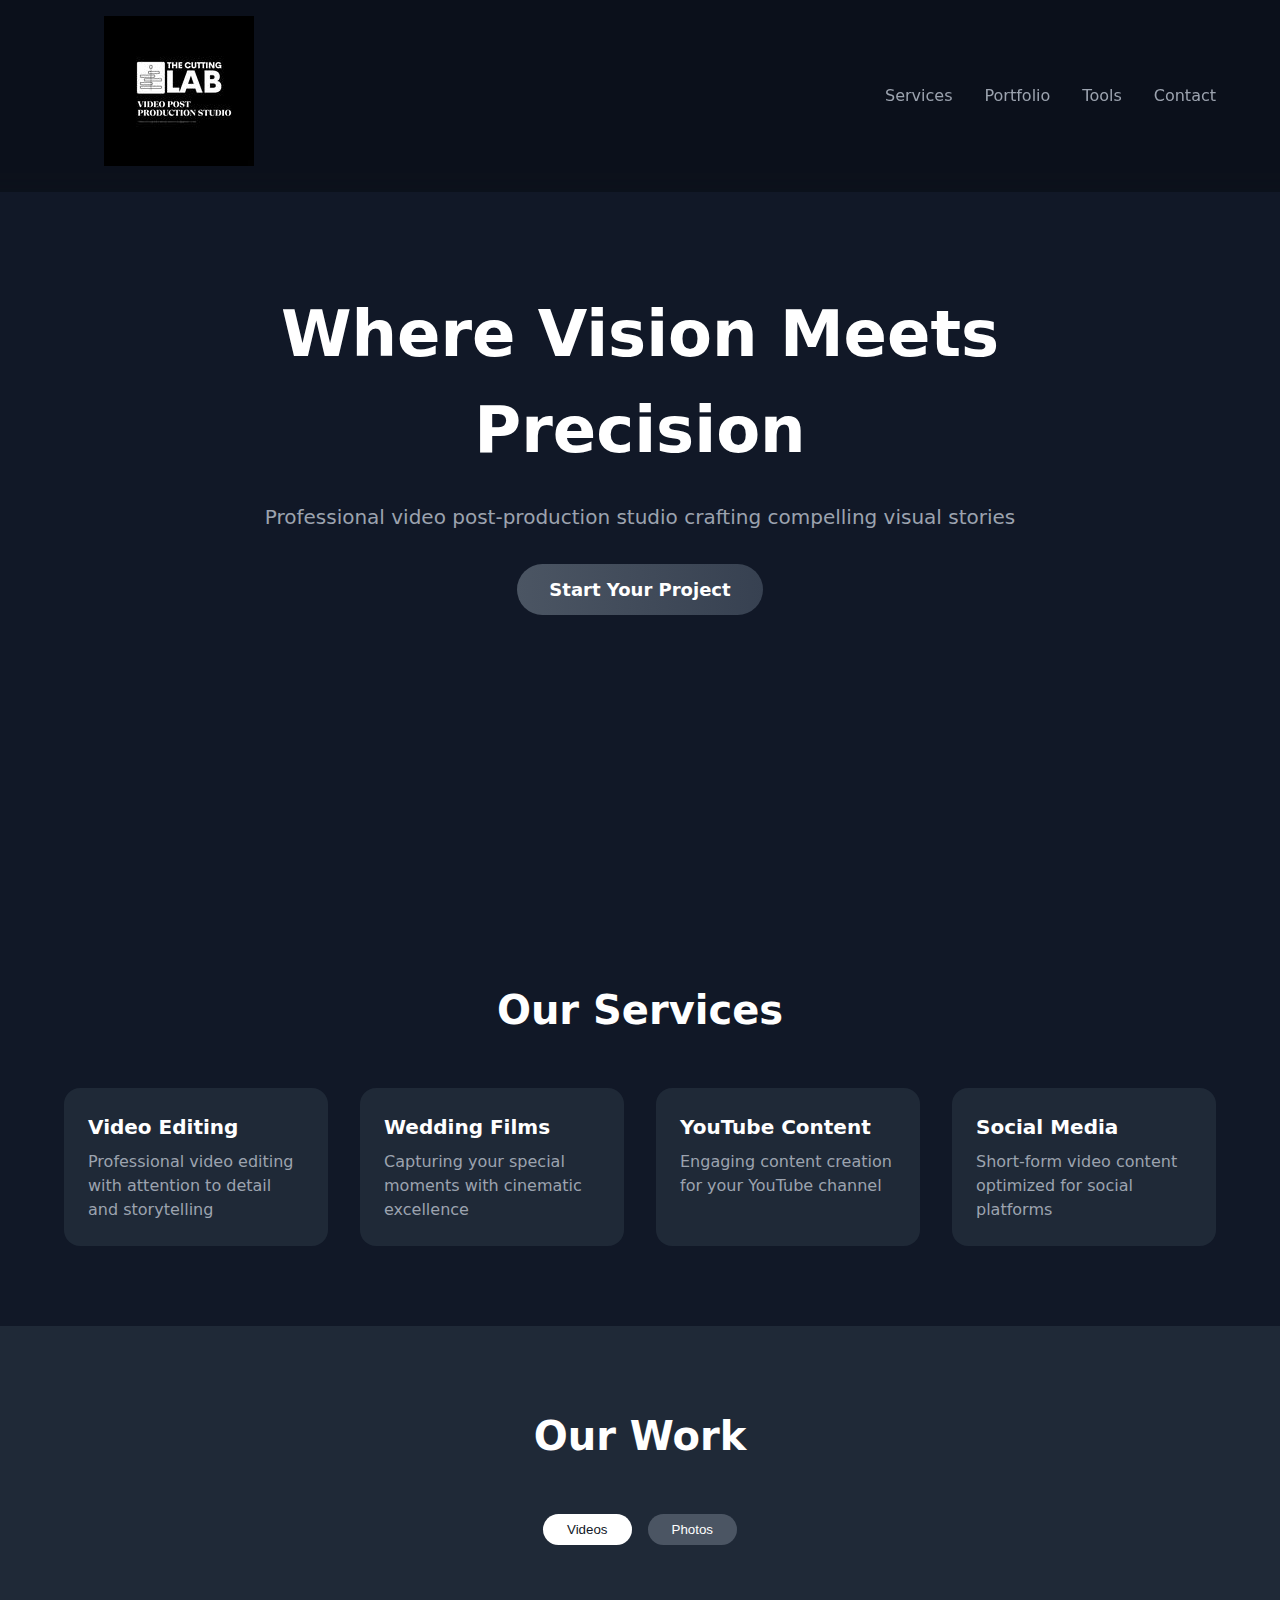
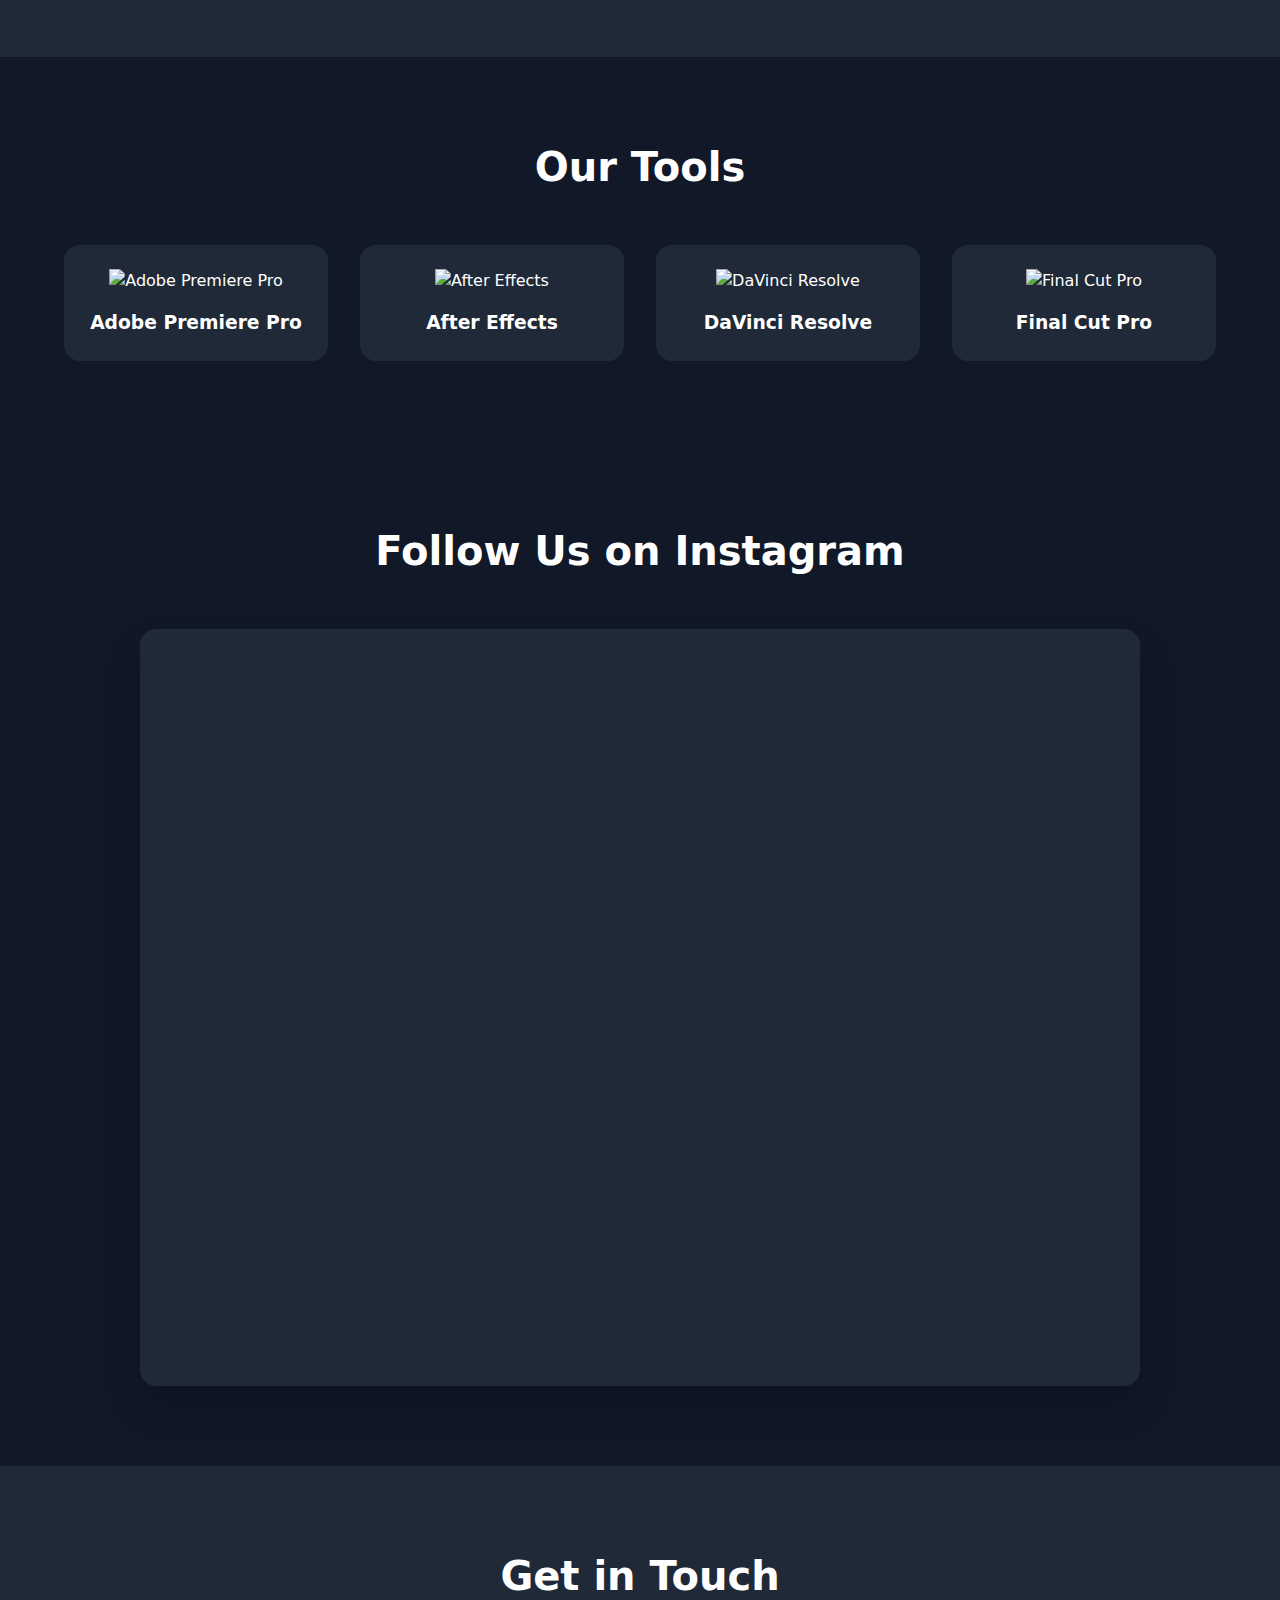
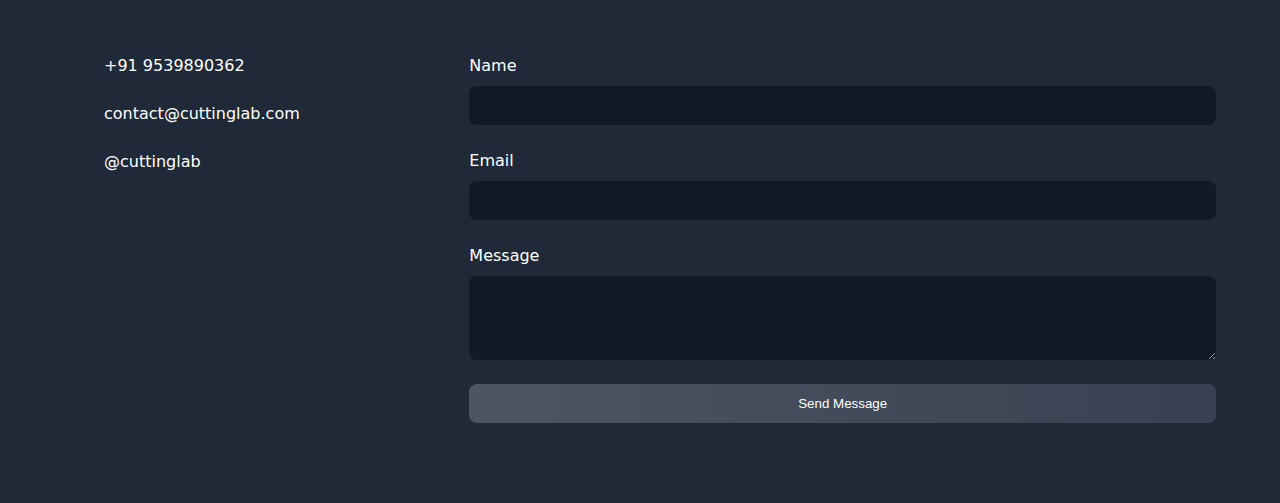
==== commit c96063ed: "Update index.html" ====
--- a/index.html
+++ b/index.html
@@ -13,7 +13,7 @@
     <div class="container">
       <div class="logo">
         <i data-lucide="scissors" class="logo-icon"></i>
-        <span class="logo-text">Cutting Lab</span>
+        <span class="logo-text"><img src="./435370256_961670795449173_5031858058278896055_n.jpg" alt="Cuttinglab"></span>
       </div>
       <div class="nav-links">
         <a href="#services">Services</a>
@@ -161,4 +161,4 @@
 
   <script src="main.js"></script>
 </body>
-</html>+</html>
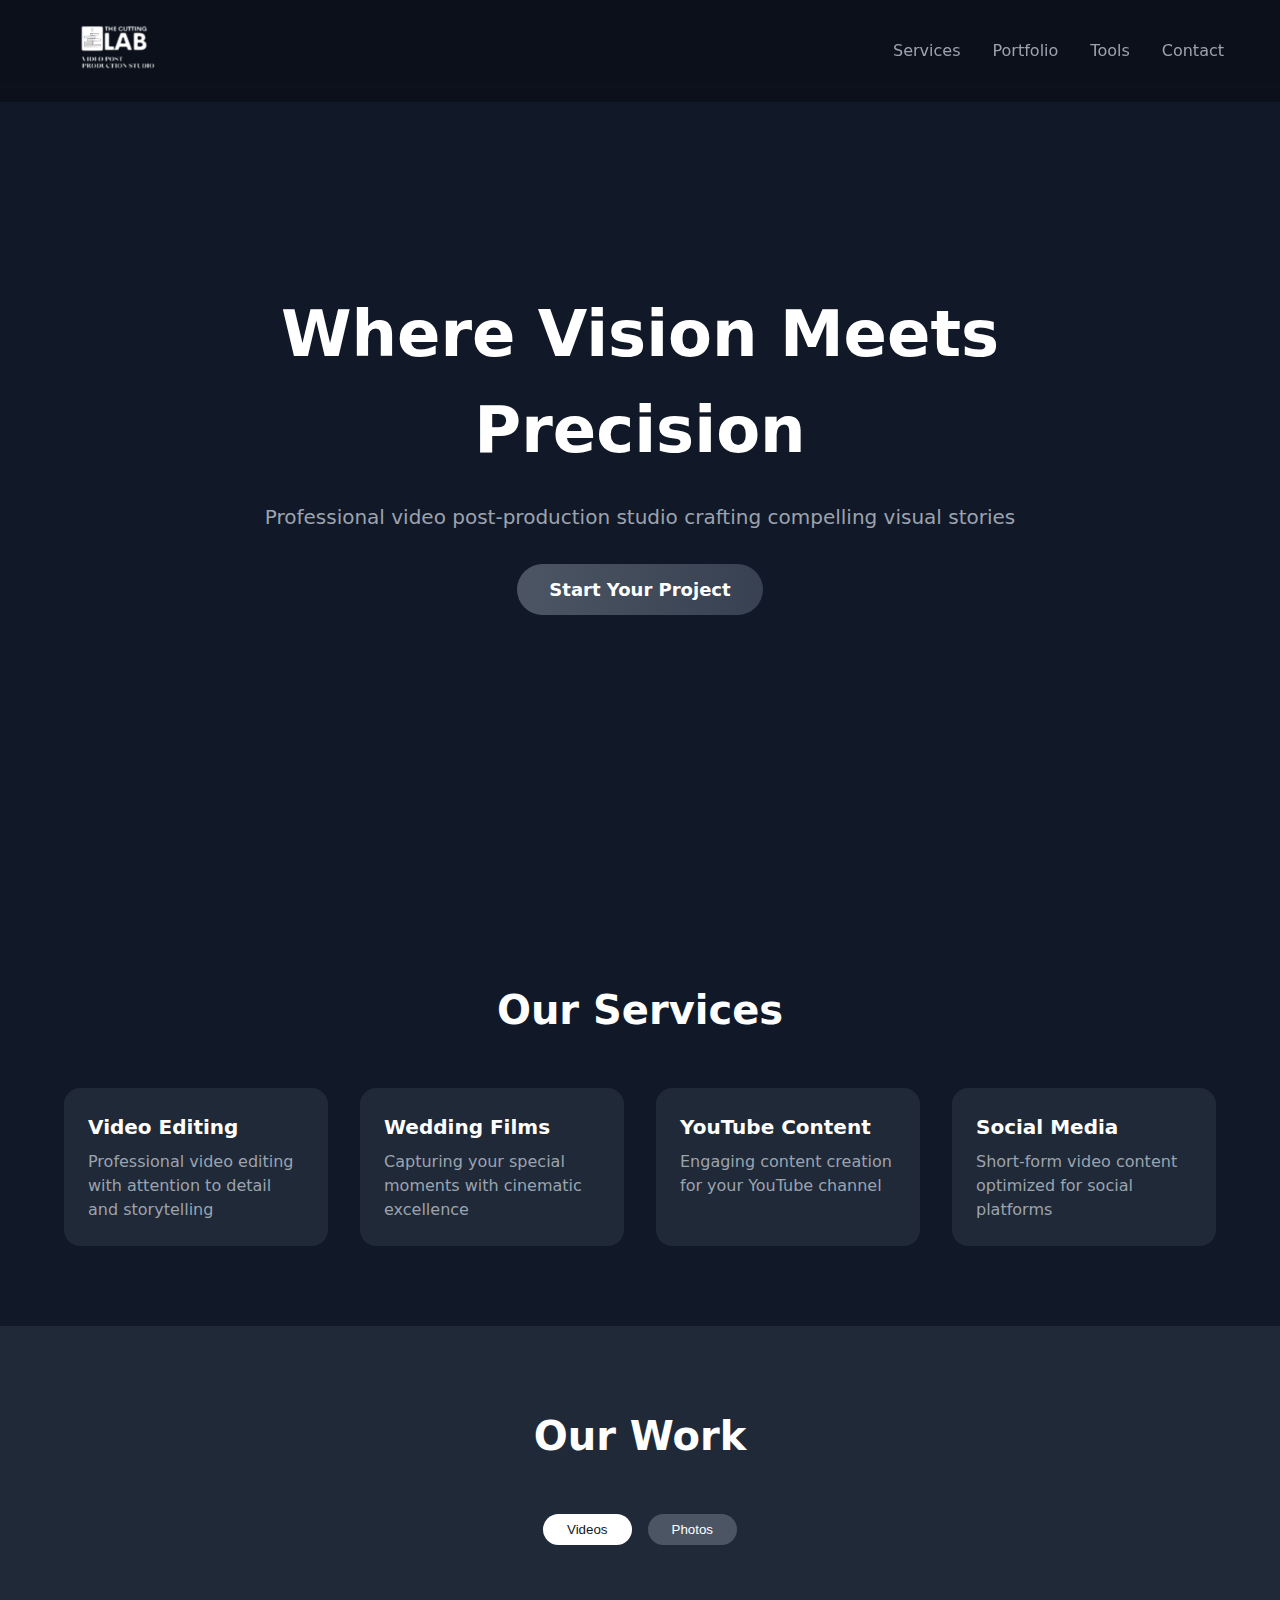
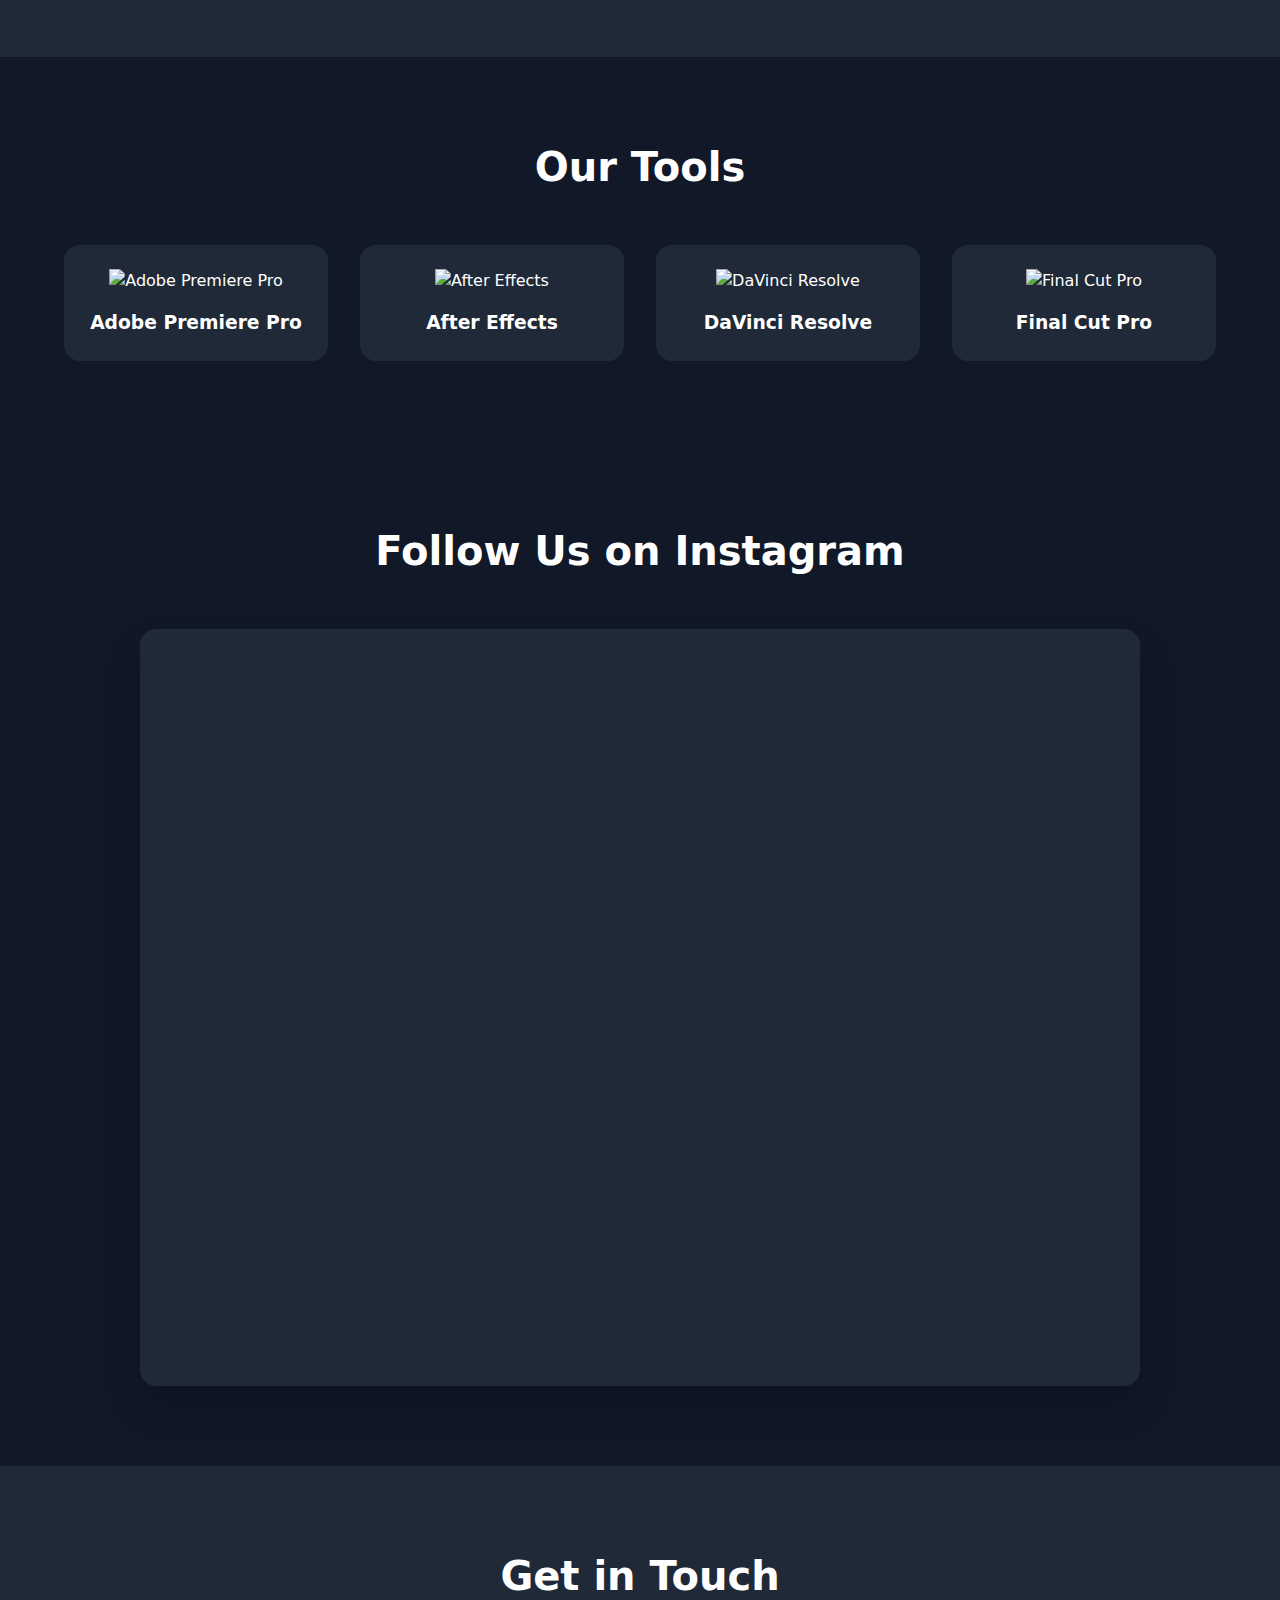
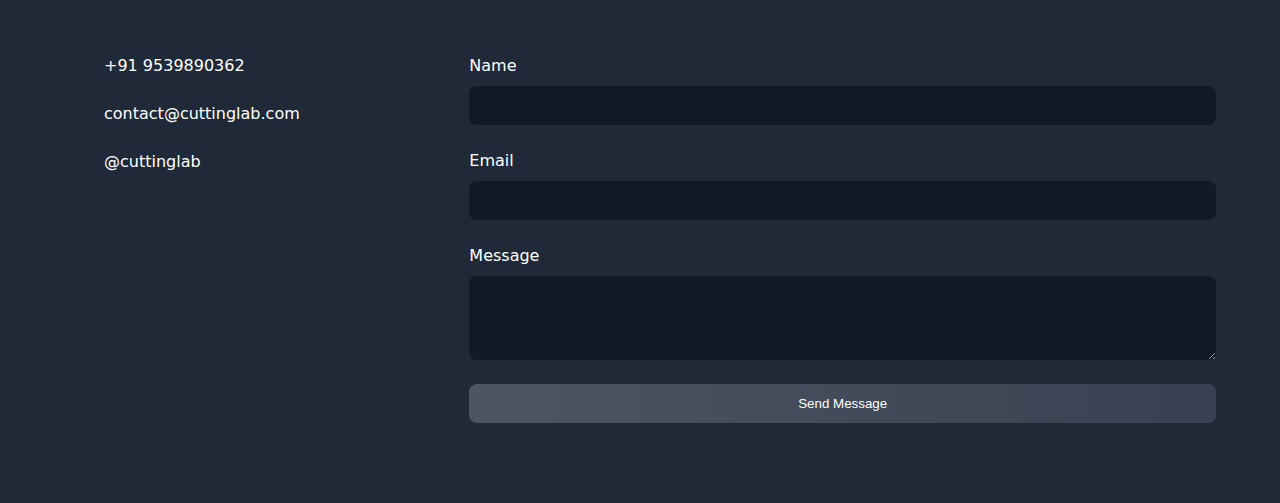
==== commit 0309fea2: "Add files via upload" ====
--- a/index.html
+++ b/index.html
@@ -12,8 +12,9 @@
   <nav class="navbar">
     <div class="container">
       <div class="logo">
-        <i data-lucide="scissors" class="logo-icon"></i>
-        <span class="logo-text"><img src="./435370256_961670795449173_5031858058278896055_n.jpg" alt="Cuttinglab"></span>
+        <span class="logo-text">
+            <img src="./logo.png" alt="Cutting Lab" style="width: 120px; height: 60px; object-fit: contain;">
+          </span>          
       </div>
       <div class="nav-links">
         <a href="#services">Services</a>
@@ -102,7 +103,6 @@
       </div>
     </div>
   </section>
-
   <!-- Social Media Section -->
   <section id="social" class="social-section">
     <div class="container">
@@ -161,4 +161,4 @@
 
   <script src="main.js"></script>
 </body>
-</html>
+</html>--- a/style.css
+++ b/style.css
@@ -62,7 +62,7 @@
     display: flex;
     justify-content: space-between;
     align-items: center;
-    padding: 1rem 1.5rem;
+    padding: 1rem 1rem;
   }
   
   .logo {
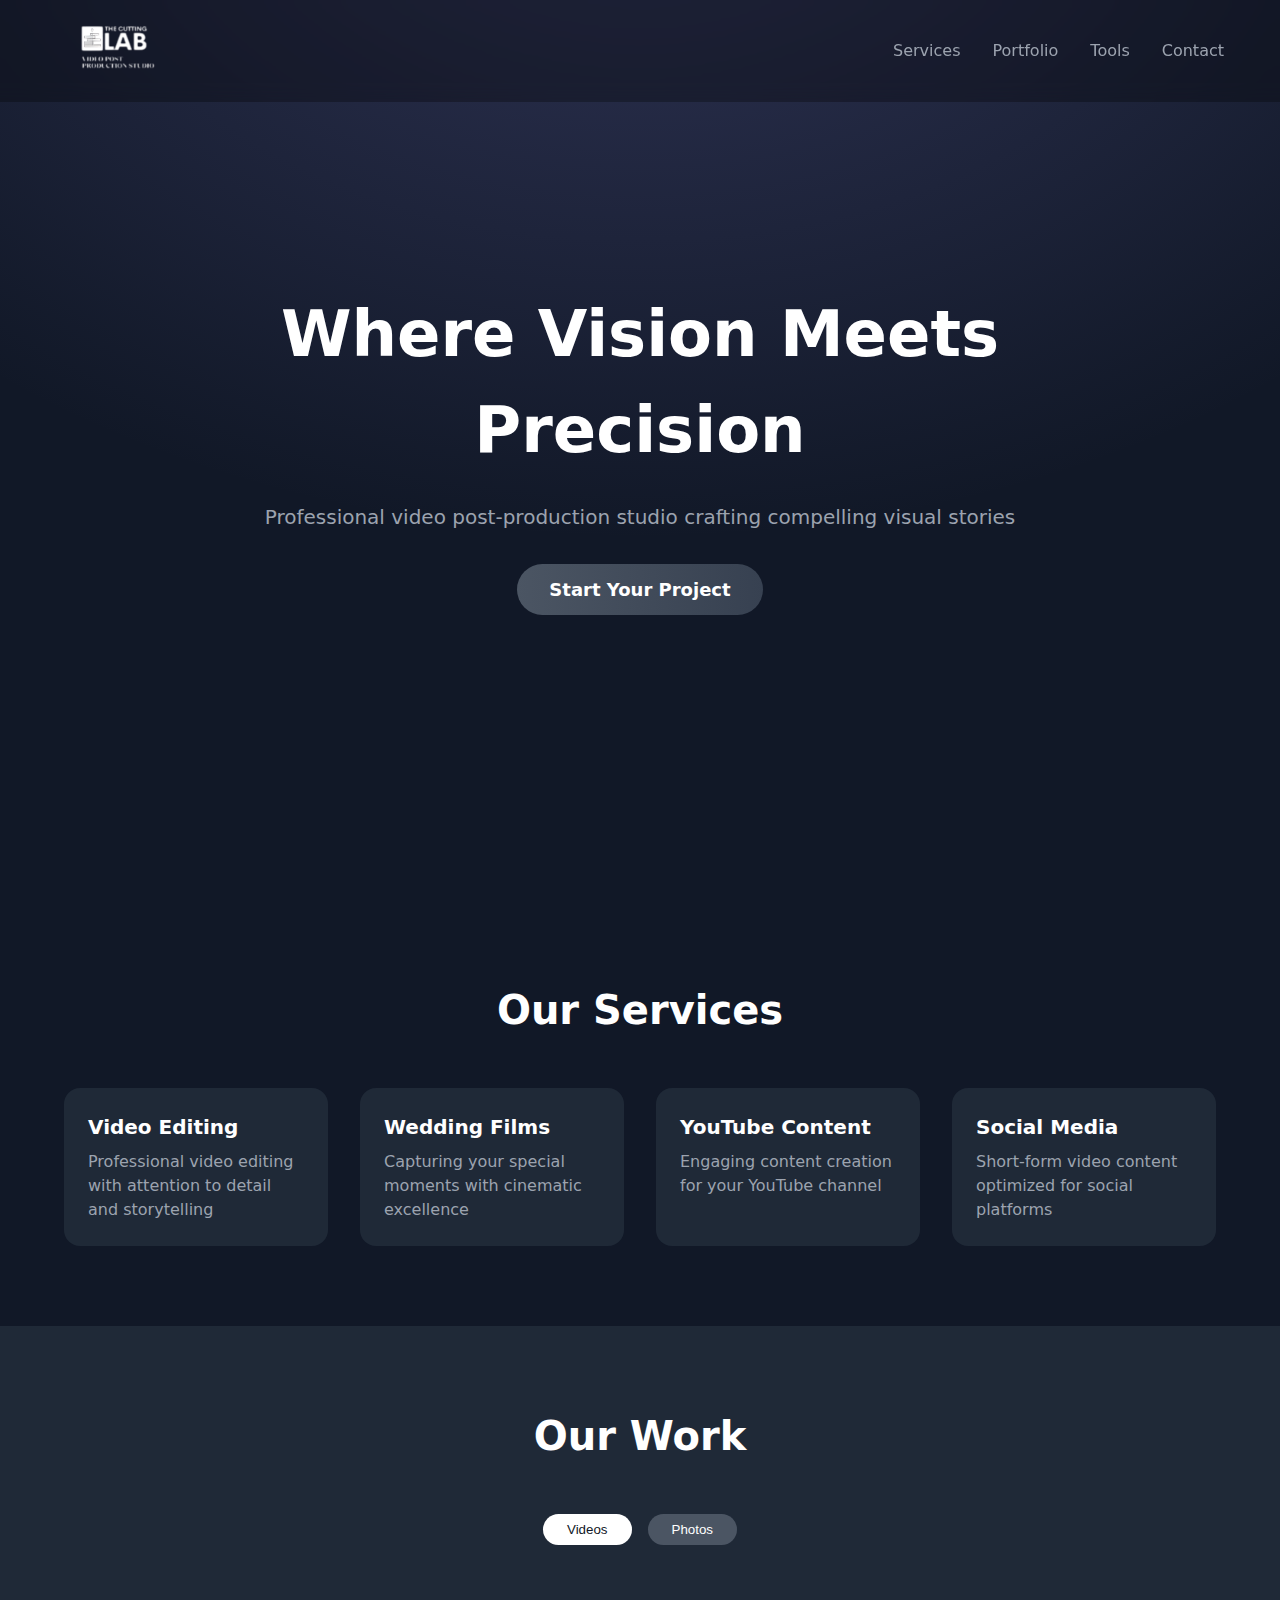
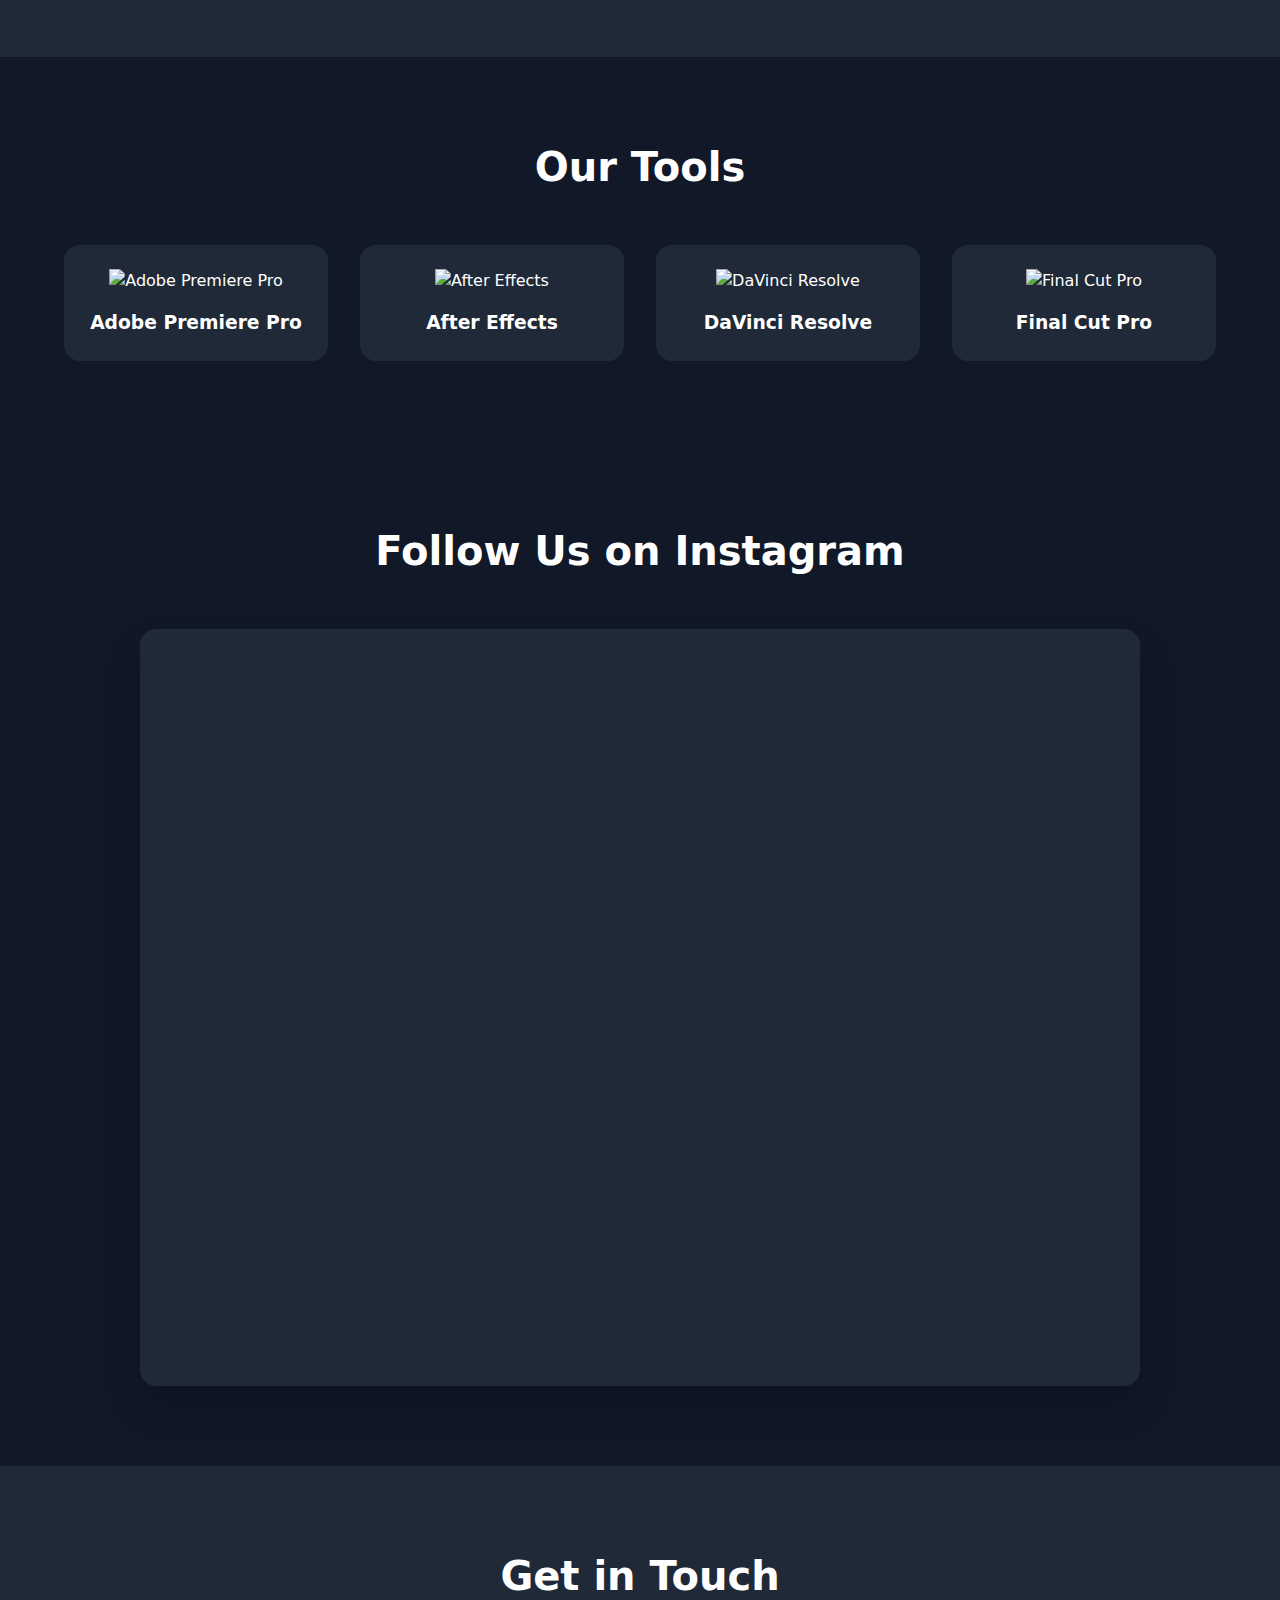
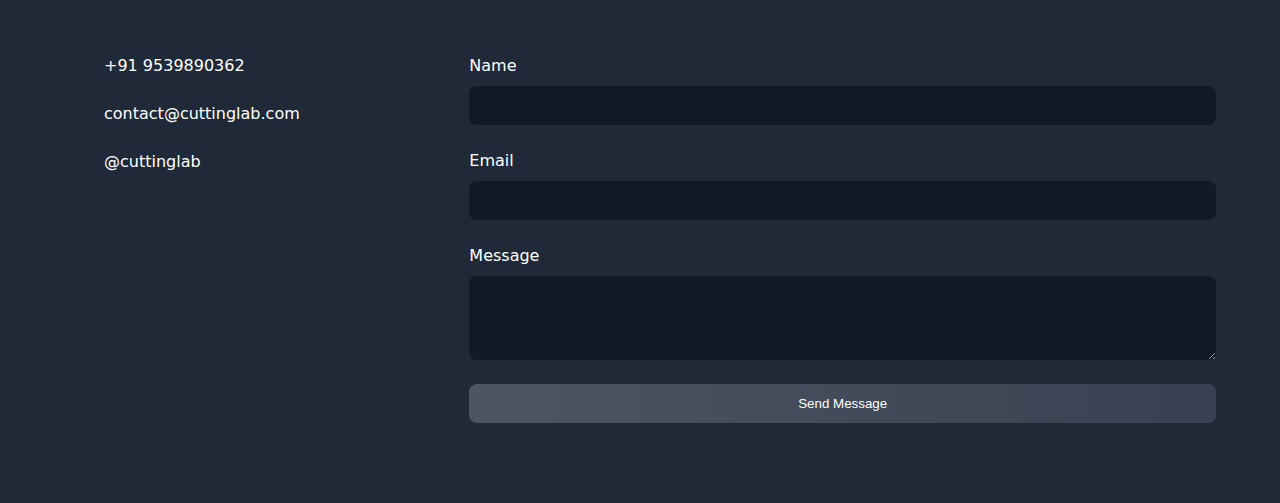
==== commit 32619467: "Add files via upload" ====
--- a/index.html
+++ b/index.html
@@ -15,7 +15,7 @@
         <span class="logo-text">
             <img src="./logo.png" alt="Cutting Lab" style="width: 120px; height: 60px; object-fit: contain;">
           </span>          
-      </div>
+      </div>               
       <div class="nav-links">
         <a href="#services">Services</a>
         <a href="#portfolio">Portfolio</a>
@@ -28,9 +28,6 @@
   <!-- Hero Section -->
   <section class="hero">
     <div class="video-overlay"></div>
-    <video autoplay muted loop playsinline>
-      <source src="https://player.vimeo.com/external/449623642.sd.mp4?s=ce5e9444dd6e8cc0f46284ba2a2e56fd3b6cb8a5&profile_id=164" type="video/mp4">
-    </video>
     <div class="hero-content container">
       <h1 class="animate-fade-in">Where Vision Meets Precision</h1>
       <p class="animate-fade-in">Professional video post-production studio crafting compelling visual stories</p>
--- a/style.css
+++ b/style.css
@@ -20,7 +20,7 @@
   
   body {
     font-family: system-ui, -apple-system, sans-serif;
-    background: var(--color-bg);
+
     color: var(--color-text);
     line-height: 1.5;
   }
@@ -58,12 +58,21 @@
     backdrop-filter: blur(8px);
   }
   
+  @media (max-width: 768px) {
+    .navbar .container {
+        display: flex;
+        justify-content: space-between;
+        align-items: center;
+        padding: 5px 5px;
+        height: 75px;
+      }
+  }
   .navbar .container {
     display: flex;
     justify-content: space-between;
     align-items: center;
     padding: 1rem 1rem;
-  }
+}
   
   .logo {
     display: flex;
@@ -118,8 +127,17 @@
   
   .video-overlay {
     position: absolute;
-    inset: 0;
-    background: linear-gradient(to bottom, rgba(17, 24, 39, 0.8), #111827);
+    top: 0;
+    left: 0;
+    z-index: -2;
+    height: 100vh;
+    width: 100vw;
+    background-color: #111827; /* Neutral-950 in Tailwind */
+    background-image: radial-gradient(
+      ellipse 80% 80% at 50% -20%,
+      rgba(120, 119, 198, 0.3),
+      rgba(255, 255, 255, 0)
+    );
   }
   
   .hero video {
@@ -525,4 +543,14 @@
   
   .instagram-container:hover {
     transform: translateY(-5px);
-  }+  }
+  
+  /* Mobile View */
+  @media (max-width: 768px) {
+    .instagram-container {
+      max-height: 435px; /* Reduce width for mobile screens */
+      box-shadow: 0 10px 20px rgba(0, 0, 0, 0.1); /* Subtle shadow for smaller screens */
+      border-radius: 0.5rem; /* Slightly smaller border radius */
+    }
+  }
+  